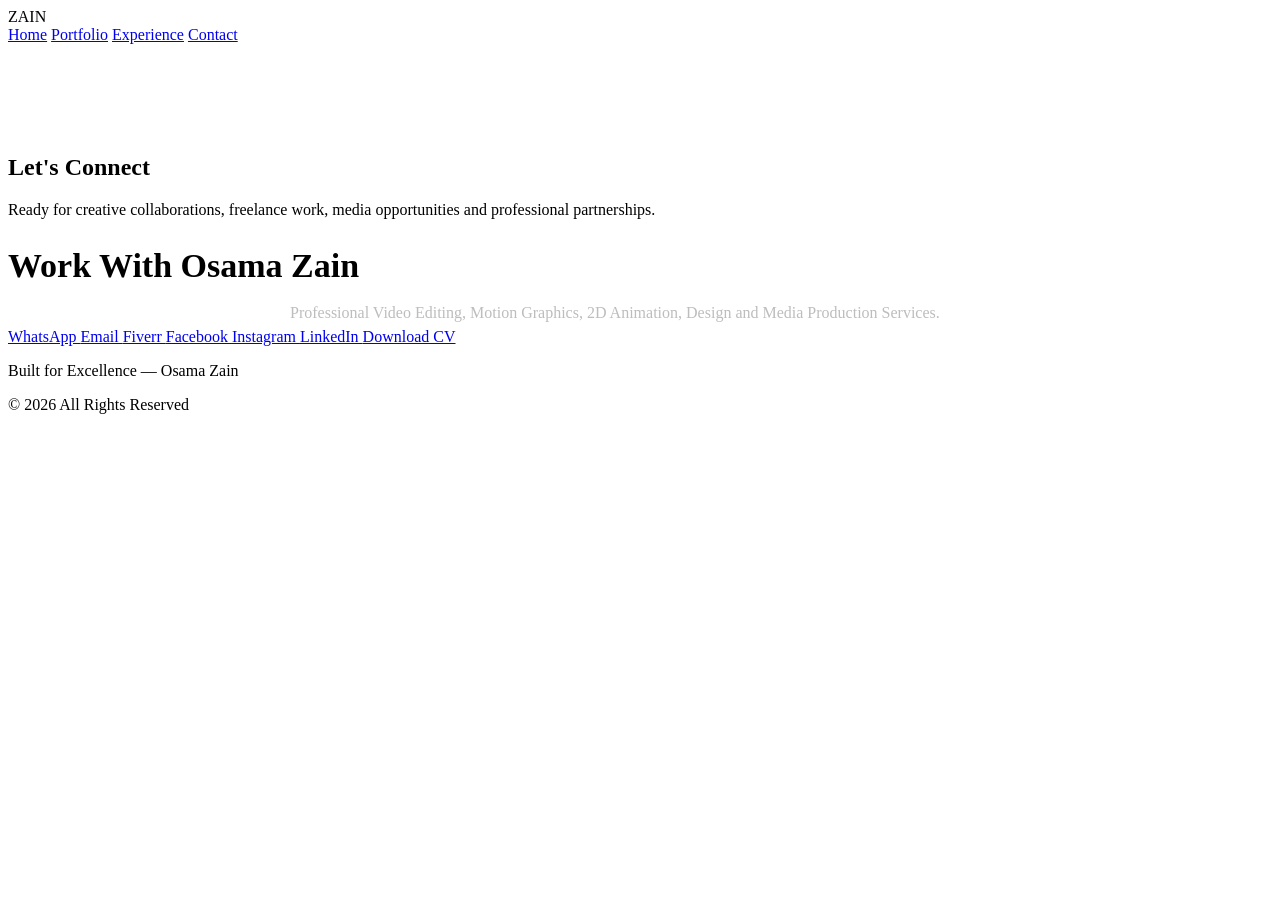
==== contact.html @ 619d7073 "Create contact.html" ====
<!-- contact.html -->
<!DOCTYPE html>
<html lang="en">
<head>
<meta charset="UTF-8">
<meta name="viewport" content="width=device-width, initial-scale=1.0">
<title>Contact | Osama Zain</title>
<meta name="description" content="Contact Osama Zain">
<link rel="stylesheet" href="style.css">
</head>

<body>

<header>
  <div class="container nav">
    <div class="logo">ZAIN</div>

    <nav>
      <a href="index.html">Home</a>
      <a href="portfolio.html">Portfolio</a>
      <a href="experience.html">Experience</a>
      <a href="contact.html">Contact</a>
    </nav>
  </div>
</header>

<section class="container" style="padding-top:90px;">

<h1 class="title fade">Let's <span>Connect</span></h1>

<p class="subtitle fade">
Ready for creative collaborations, freelance work,
media opportunities and professional partnerships.
</p>

</section>

<section>
<div class="container">

<div class="contact-box fade">

<h2 style="font-size:34px; margin-bottom:14px;">
Work With Osama Zain
</h2>

<p style="color:#bdbdbd; line-height:1.8; max-width:700px; margin:auto;">
Professional Video Editing, Motion Graphics,
2D Animation, Design and Media Production Services.
</p>

<div class="contact-links">

<a class="btn gold" target="_blank"
href="https://wa.me/8801620468661">
WhatsApp
</a>

<a class="btn outline"
href="mailto:zainofficialbd@gmail.com">
Email
</a>

<a class="btn outline" target="_blank"
href="https://www.fiverr.com/osamazain">
Fiverr
</a>

<a class="btn outline" target="_blank"
href="https://www.facebook.com/OxZain/">
Facebook
</a>

<a class="btn outline" target="_blank"
href="https://www.instagram.com/osamazain4">
Instagram
</a>

<a class="btn outline" target="_blank"
href="https://www.linkedin.com/in/osama-zain-7a1397182/">
LinkedIn
</a>

<a class="btn gold"
href="Osama Zain CV (3).pdf"
download>
Download CV
</a>

</div>

</div>

</div>
</section>

<footer>
<p>Built for Excellence — Osama Zain</p>
<p>© 2026 All Rights Reserved</p>
</footer>

<script src="script.js"></script>
</body>
</html>
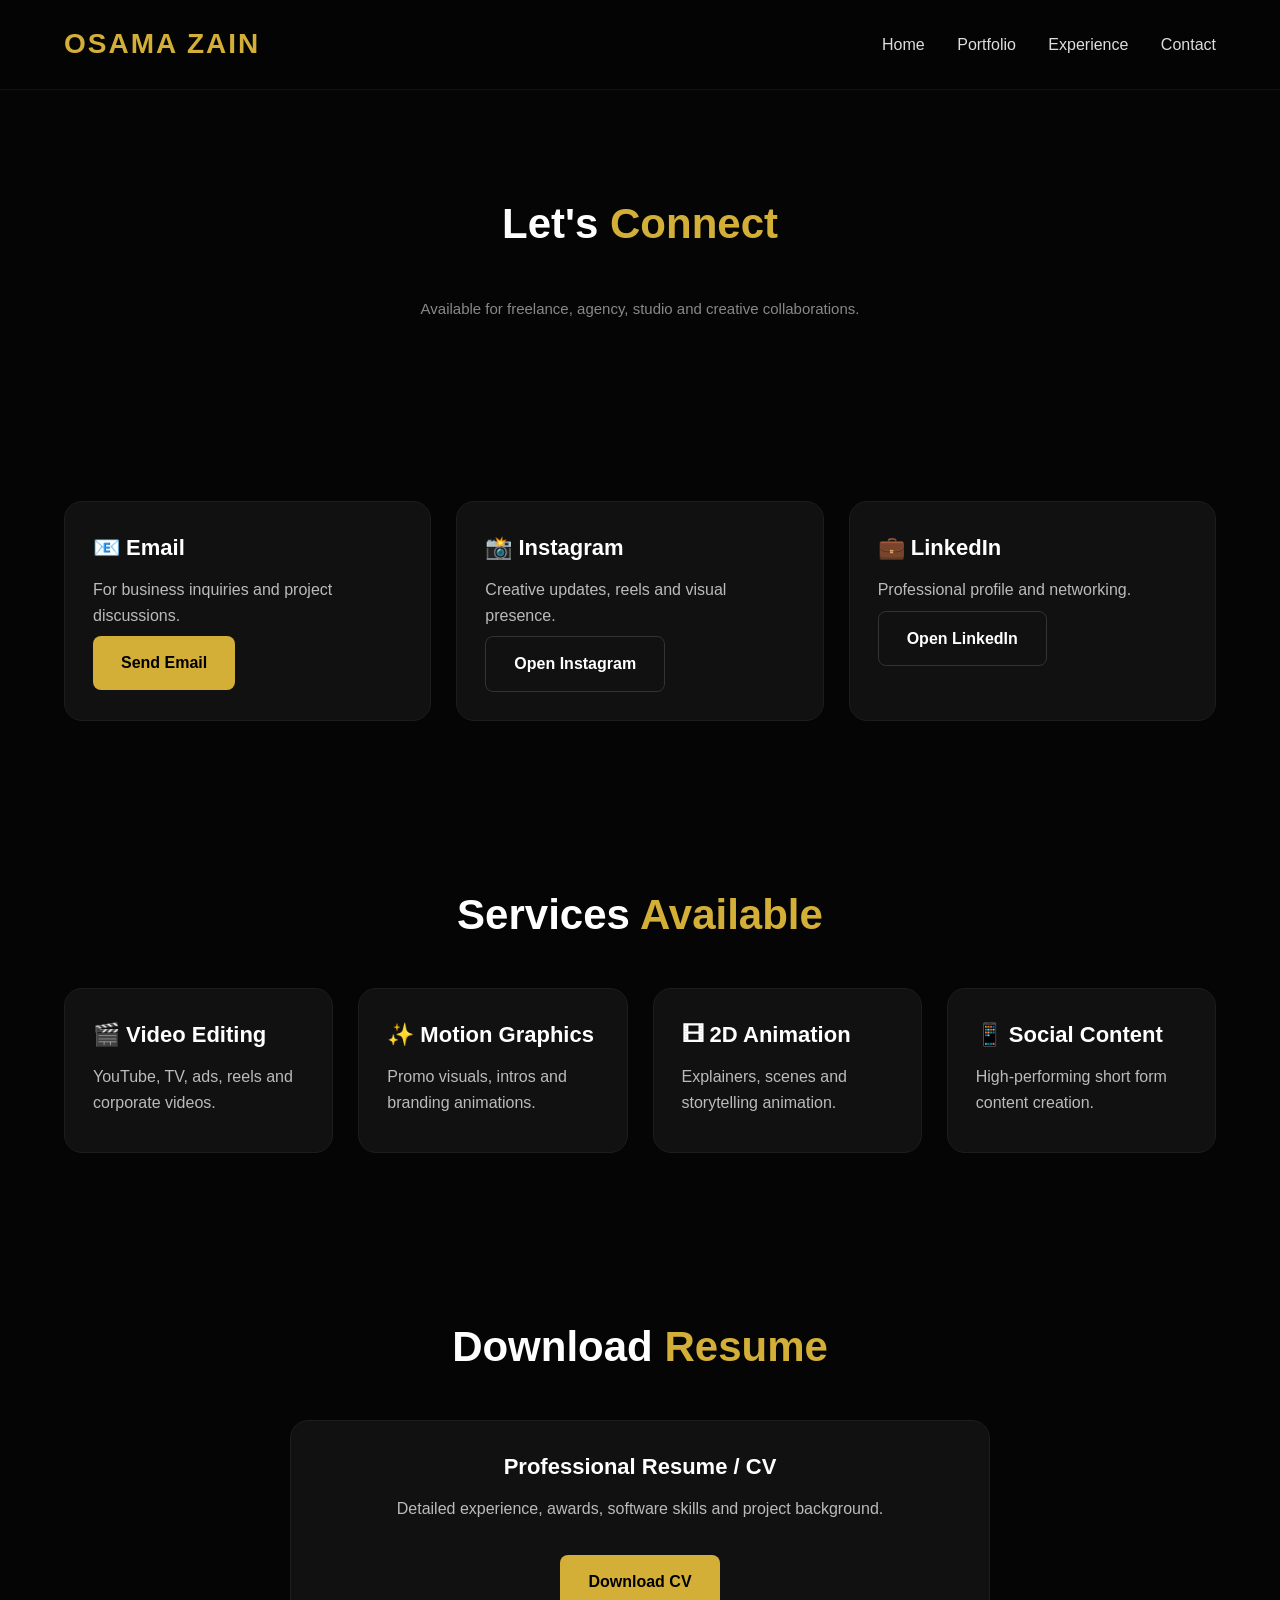
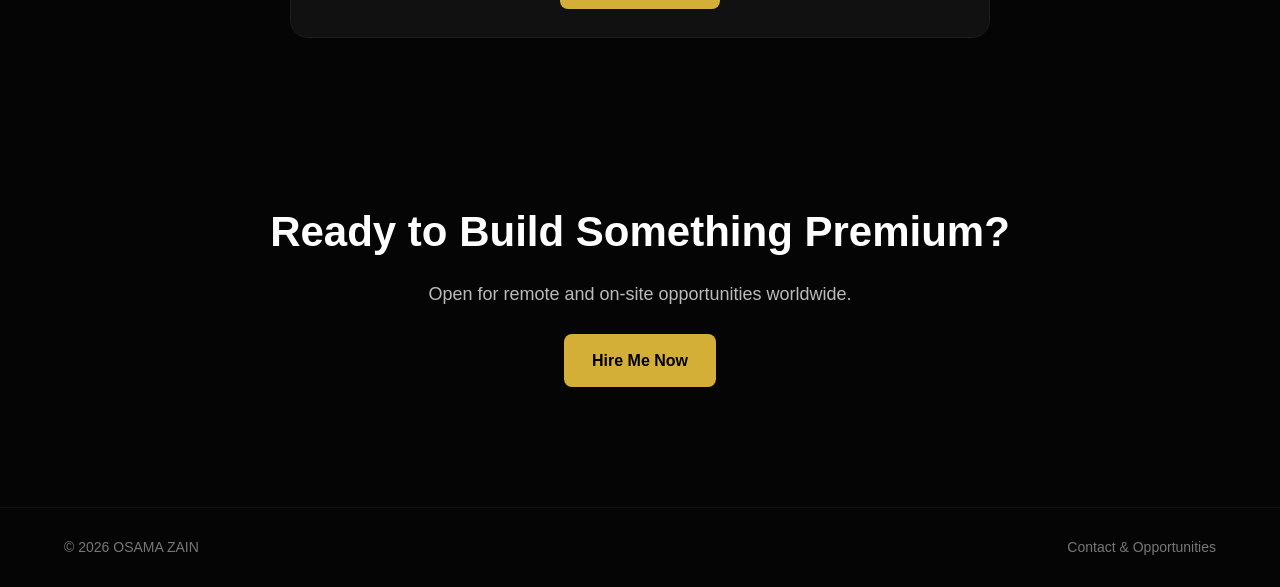
==== commit 4acef644: "Update contact.html" ====
--- a/contact.html
+++ b/contact.html
@@ -5,81 +5,117 @@
 <meta charset="UTF-8">
 <meta name="viewport" content="width=device-width, initial-scale=1.0">
 <title>Contact | Osama Zain</title>
-<meta name="description" content="Contact Osama Zain">
+<meta name="description" content="Hire Osama Zain for video editing, motion graphics and animation projects">
 <link rel="stylesheet" href="style.css">
 </head>
-
 <body>
 
-<header>
-  <div class="container nav">
-    <div class="logo">ZAIN</div>
+<header class="header">
+<div class="container nav">
+<div class="logo">OSAMA ZAIN</div>
 
-    <nav>
-      <a href="index.html">Home</a>
-      <a href="portfolio.html">Portfolio</a>
-      <a href="experience.html">Experience</a>
-      <a href="contact.html">Contact</a>
-    </nav>
-  </div>
+<nav>
+<a href="index.html">Home</a>
+<a href="portfolio.html">Portfolio</a>
+<a href="experience.html">Experience</a>
+<a href="contact.html">Contact</a>
+</nav>
+</div>
 </header>
 
-<section class="container" style="padding-top:90px;">
-
-<h1 class="title fade">Let's <span>Connect</span></h1>
-
-<p class="subtitle fade">
-Ready for creative collaborations, freelance work,
-media opportunities and professional partnerships.
+<section class="container" style="padding-top:100px;">
+<h1 class="section-title fade-up">Let's <span>Connect</span></h1>
+<p class="mini-title fade-up">
+Available for freelance, agency, studio and creative collaborations.
 </p>
-
 </section>
 
+<!-- MAIN CONTACT -->
 <section>
 <div class="container">
 
-<div class="contact-box fade">
+<div class="cards-3">
 
-<h2 style="font-size:34px; margin-bottom:14px;">
-Work With Osama Zain
-</h2>
+<div class="card fade-up">
+<h3>📧 Email</h3>
+<p>For business inquiries and project discussions.</p>
+<a class="btn gold" href="mailto:zainofficialbd@gmail.com">
+Send Email
+</a>
+</div>
 
-<p style="color:#bdbdbd; line-height:1.8; max-width:700px; margin:auto;">
-Professional Video Editing, Motion Graphics,
-2D Animation, Design and Media Production Services.
+<div class="card fade-up">
+<h3>📸 Instagram</h3>
+<p>Creative updates, reels and visual presence.</p>
+<a class="btn dark"
+href="https://www.instagram.com/osamazain4"
+target="_blank">
+Open Instagram
+</a>
+</div>
+
+<div class="card fade-up">
+<h3>💼 LinkedIn</h3>
+<p>Professional profile and networking.</p>
+<a class="btn dark"
+href="https://www.linkedin.com/in/osama-zain-7a1397182/"
+target="_blank">
+Open LinkedIn
+</a>
+</div>
+
+</div>
+
+</div>
+</section>
+
+<!-- SERVICES -->
+<section>
+<div class="container">
+
+<h2 class="section-title fade-up">Services <span>Available</span></h2>
+
+<div class="cards-4">
+
+<div class="card fade-up">
+<h3>🎬 Video Editing</h3>
+<p>YouTube, TV, ads, reels and corporate videos.</p>
+</div>
+
+<div class="card fade-up">
+<h3>✨ Motion Graphics</h3>
+<p>Promo visuals, intros and branding animations.</p>
+</div>
+
+<div class="card fade-up">
+<h3>🎞 2D Animation</h3>
+<p>Explainers, scenes and storytelling animation.</p>
+</div>
+
+<div class="card fade-up">
+<h3>📱 Social Content</h3>
+<p>High-performing short form content creation.</p>
+</div>
+
+</div>
+
+</div>
+</section>
+
+<!-- CV -->
+<section>
+<div class="container">
+
+<h2 class="section-title fade-up">Download <span>Resume</span></h2>
+
+<div class="card fade-up" style="max-width:700px;margin:auto;text-align:center;">
+
+<h3>Professional Resume / CV</h3>
+<p>
+Detailed experience, awards, software skills and project background.
 </p>
 
-<div class="contact-links">
-
-<a class="btn gold" target="_blank"
-href="https://wa.me/8801620468661">
-WhatsApp
-</a>
-
-<a class="btn outline"
-href="mailto:zainofficialbd@gmail.com">
-Email
-</a>
-
-<a class="btn outline" target="_blank"
-href="https://www.fiverr.com/osamazain">
-Fiverr
-</a>
-
-<a class="btn outline" target="_blank"
-href="https://www.facebook.com/OxZain/">
-Facebook
-</a>
-
-<a class="btn outline" target="_blank"
-href="https://www.instagram.com/osamazain4">
-Instagram
-</a>
-
-<a class="btn outline" target="_blank"
-href="https://www.linkedin.com/in/osama-zain-7a1397182/">
-LinkedIn
-</a>
+<br>
 
 <a class="btn gold"
 href="Osama Zain CV (3).pdf"
@@ -90,13 +126,31 @@
 </div>
 
 </div>
+</section>
+
+<!-- CTA -->
+<section class="cta">
+<div class="container fade-up">
+
+<h2>Ready to Build Something Premium?</h2>
+
+<p>
+Open for remote and on-site opportunities worldwide.
+</p>
+
+<a class="btn gold"
+href="mailto:zainofficialbd@gmail.com">
+Hire Me Now
+</a>
 
 </div>
 </section>
 
 <footer>
-<p>Built for Excellence — Osama Zain</p>
-<p>© 2026 All Rights Reserved</p>
+<div class="container footer">
+<p>© 2026 OSAMA ZAIN</p>
+<p>Contact & Opportunities</p>
+</div>
 </footer>
 
 <script src="script.js"></script>
--- a/style.css
+++ b/style.css
@@ -0,0 +1,363 @@
+/* style.css */
+
+*{
+margin:0;
+padding:0;
+box-sizing:border-box;
+scroll-behavior:smooth;
+}
+
+body{
+font-family:Arial, Helvetica, sans-serif;
+background:#050505;
+color:#ffffff;
+line-height:1.6;
+overflow-x:hidden;
+}
+
+a{
+text-decoration:none;
+color:inherit;
+}
+
+img{
+max-width:100%;
+display:block;
+}
+
+.container{
+width:90%;
+max-width:1280px;
+margin:auto;
+}
+
+/* HEADER */
+
+.header{
+position:sticky;
+top:0;
+z-index:1000;
+background:rgba(5,5,5,.92);
+backdrop-filter:blur(10px);
+border-bottom:1px solid rgba(255,215,0,.08);
+}
+
+.nav{
+display:flex;
+justify-content:space-between;
+align-items:center;
+padding:22px 0;
+}
+
+.logo{
+font-size:28px;
+font-weight:700;
+letter-spacing:2px;
+color:#d4af37;
+}
+
+nav a{
+margin-left:28px;
+font-size:16px;
+color:#ddd;
+transition:.3s;
+}
+
+nav a:hover{
+color:#d4af37;
+}
+
+/* HERO */
+
+.hero{
+padding:90px 0;
+min-height:100vh;
+display:flex;
+align-items:center;
+}
+
+.hero-grid{
+display:grid;
+grid-template-columns:1fr 1fr;
+gap:60px;
+align-items:center;
+}
+
+.tag{
+display:inline-block;
+padding:8px 16px;
+border:1px solid rgba(212,175,55,.3);
+border-radius:30px;
+font-size:14px;
+color:#d4af37;
+margin-bottom:20px;
+}
+
+.hero-text h1{
+font-size:58px;
+line-height:1.15;
+margin-bottom:20px;
+font-weight:700;
+}
+
+.hero-text h1 span{
+color:#d4af37;
+}
+
+.desc{
+font-size:18px;
+color:#bbb;
+max-width:560px;
+margin-bottom:30px;
+}
+
+.hero-btns{
+display:flex;
+gap:15px;
+margin-bottom:35px;
+flex-wrap:wrap;
+}
+
+.btn{
+padding:14px 28px;
+border-radius:8px;
+font-weight:700;
+transition:.3s;
+display:inline-block;
+}
+
+.gold{
+background:#d4af37;
+color:#000;
+}
+
+.gold:hover{
+transform:translateY(-4px);
+box-shadow:0 0 18px rgba(212,175,55,.4);
+}
+
+.dark{
+border:1px solid #333;
+background:#111;
+}
+
+.dark:hover{
+border-color:#d4af37;
+color:#d4af37;
+}
+
+.hero-image img{
+width:100%;
+max-width:430px;
+margin-left:auto;
+border-radius:18px;
+border:2px solid rgba(212,175,55,.25);
+box-shadow:0 0 35px rgba(212,175,55,.15);
+}
+
+/* STATS */
+
+.stats{
+display:flex;
+gap:28px;
+flex-wrap:wrap;
+}
+
+.stats h3{
+font-size:28px;
+color:#d4af37;
+}
+
+.stats p{
+font-size:14px;
+color:#999;
+}
+
+/* SECTION */
+
+section{
+padding:80px 0;
+}
+
+.section-title{
+font-size:42px;
+margin-bottom:40px;
+text-align:center;
+}
+
+.section-title span{
+color:#d4af37;
+}
+
+.mini-title{
+text-align:center;
+font-size:15px;
+color:#888;
+margin-bottom:20px;
+}
+
+/* BRANDS */
+
+.brand-row{
+display:flex;
+justify-content:center;
+gap:30px;
+flex-wrap:wrap;
+color:#ccc;
+font-weight:600;
+}
+
+/* CARDS */
+
+.cards-4,
+.cards-3{
+display:grid;
+gap:25px;
+}
+
+.cards-4{
+grid-template-columns:repeat(auto-fit,minmax(240px,1fr));
+}
+
+.cards-3{
+grid-template-columns:repeat(auto-fit,minmax(280px,1fr));
+}
+
+.card{
+background:#111;
+padding:28px;
+border-radius:18px;
+border:1px solid #1d1d1d;
+transition:.35s;
+}
+
+.card:hover{
+transform:translateY(-8px);
+border-color:#d4af37;
+box-shadow:0 0 24px rgba(212,175,55,.12);
+}
+
+.card h3{
+font-size:22px;
+margin-bottom:12px;
+color:#fff;
+}
+
+.card p{
+color:#bbb;
+margin-bottom:8px;
+}
+
+.card span{
+color:#d4af37;
+font-size:14px;
+}
+
+/* CTA */
+
+.cta{
+text-align:center;
+}
+
+.cta h2{
+font-size:42px;
+margin-bottom:15px;
+}
+
+.cta p{
+color:#bbb;
+margin-bottom:25px;
+font-size:18px;
+}
+
+.center-btn{
+text-align:center;
+margin-top:35px;
+}
+
+/* FOOTER */
+
+footer{
+border-top:1px solid #111;
+padding:28px 0;
+margin-top:40px;
+}
+
+.footer{
+display:flex;
+justify-content:space-between;
+gap:20px;
+flex-wrap:wrap;
+color:#777;
+font-size:14px;
+}
+
+/* ANIMATION */
+
+.fade-up{
+opacity:0;
+transform:translateY(35px);
+transition:all .8s ease;
+}
+
+.fade-up.show{
+opacity:1;
+transform:translateY(0);
+}
+
+/* RESPONSIVE */
+
+@media(max-width:992px){
+
+.hero-grid{
+grid-template-columns:1fr;
+text-align:center;
+}
+
+.hero-image img{
+margin:auto;
+}
+
+.desc{
+margin:auto auto 30px;
+}
+
+.hero-btns,
+.stats{
+justify-content:center;
+}
+
+}
+
+@media(max-width:768px){
+
+nav{
+display:none;
+}
+
+.hero-text h1{
+font-size:42px;
+}
+
+.section-title{
+font-size:34px;
+}
+
+.cta h2{
+font-size:34px;
+}
+
+}
+
+@media(max-width:480px){
+
+.hero-text h1{
+font-size:34px;
+}
+
+.btn{
+width:100%;
+text-align:center;
+}
+
+}
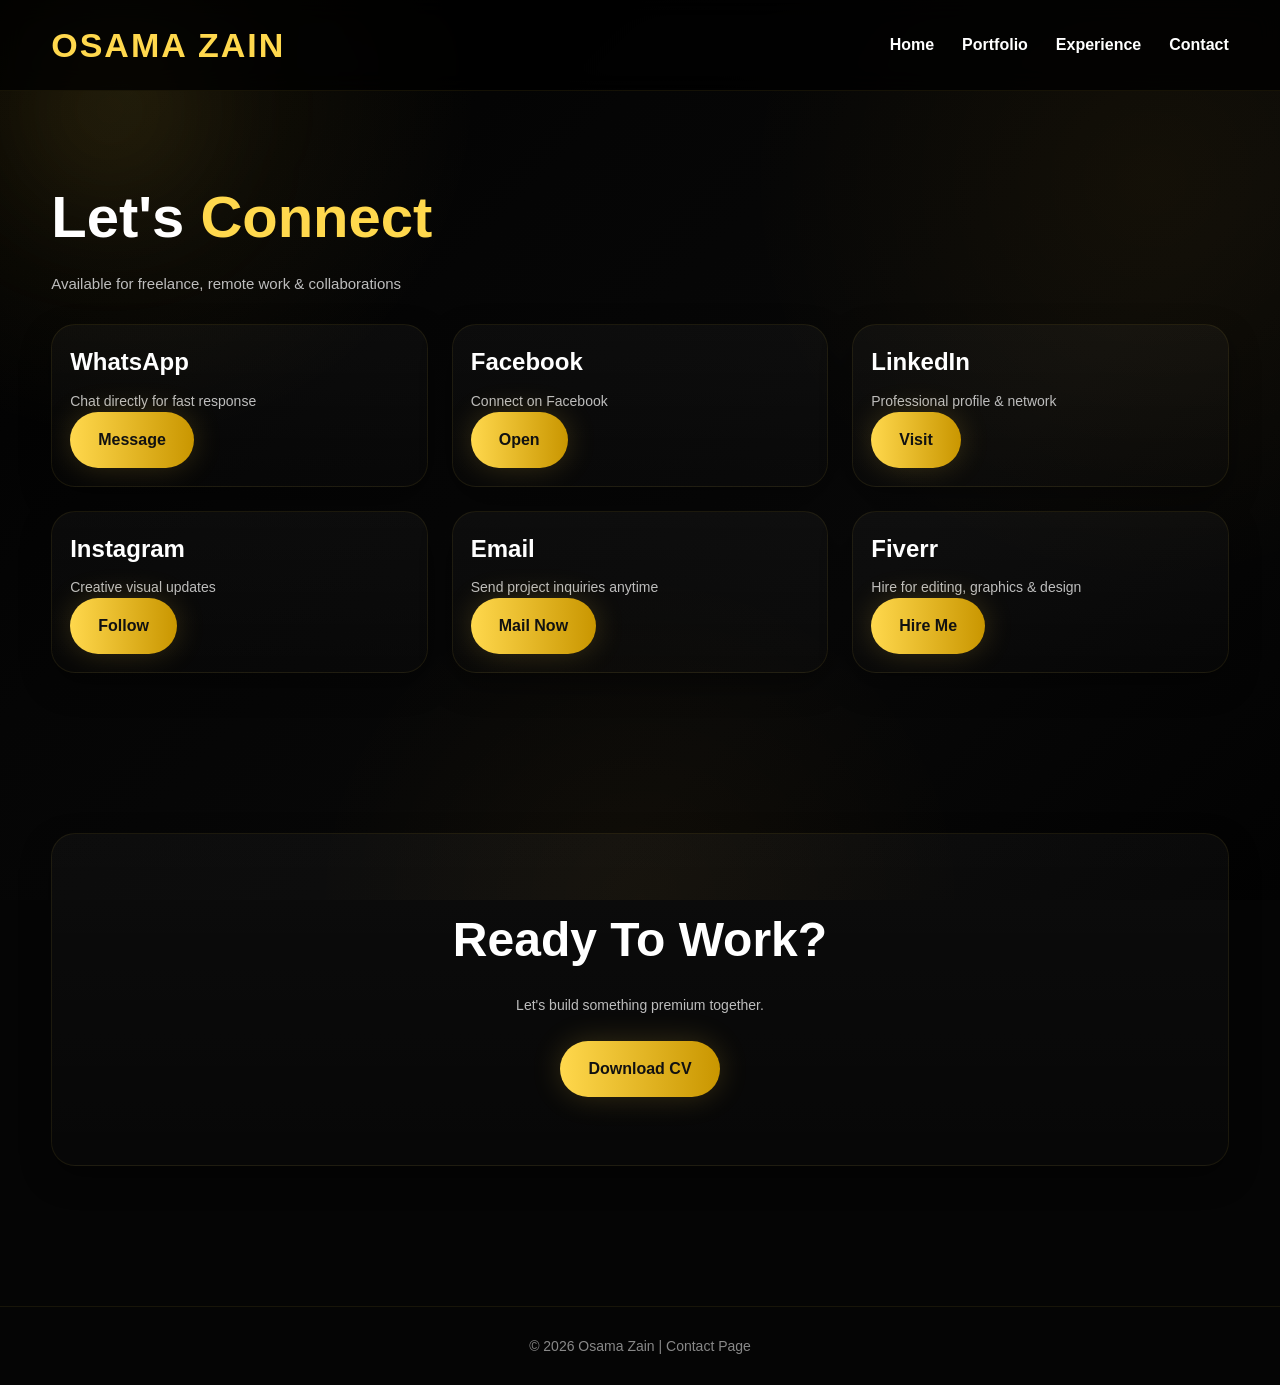
==== commit 5d8db2ae: "Update contact.html" ====
--- a/contact.html
+++ b/contact.html
@@ -1,67 +1,94 @@
-<!-- contact.html -->
 <!DOCTYPE html>
 <html lang="en">
 <head>
 <meta charset="UTF-8">
 <meta name="viewport" content="width=device-width, initial-scale=1.0">
 <title>Contact | Osama Zain</title>
-<meta name="description" content="Hire Osama Zain for video editing, motion graphics and animation projects">
 <link rel="stylesheet" href="style.css">
 </head>
 <body>
 
-<header class="header">
-<div class="container nav">
-<div class="logo">OSAMA ZAIN</div>
+<!-- NAVBAR -->
+<header class="navbar">
+<div class="container nav-wrap">
+
+<a href="index.html" class="logo">OSAMA ZAIN</a>
 
 <nav>
-<a href="index.html">Home</a>
-<a href="portfolio.html">Portfolio</a>
-<a href="experience.html">Experience</a>
-<a href="contact.html">Contact</a>
+<ul class="menu">
+<li><a href="index.html">Home</a></li>
+<li><a href="portfolio.html">Portfolio</a></li>
+<li><a href="experience.html">Experience</a></li>
+<li><a href="contact.html">Contact</a></li>
+</ul>
 </nav>
+
 </div>
 </header>
 
-<section class="container" style="padding-top:100px;">
-<h1 class="section-title fade-up">Let's <span>Connect</span></h1>
-<p class="mini-title fade-up">
-Available for freelance, agency, studio and creative collaborations.
-</p>
-</section>
-
-<!-- MAIN CONTACT -->
-<section>
+<!-- CONTACT SECTION -->
+<section class="section">
 <div class="container">
 
-<div class="cards-3">
-
-<div class="card fade-up">
-<h3>📧 Email</h3>
-<p>For business inquiries and project discussions.</p>
-<a class="btn gold" href="mailto:zainofficialbd@gmail.com">
-Send Email
-</a>
+<div class="title-wrap">
+<h2>Let's <span>Connect</span></h2>
+<p>Available for freelance, remote work & collaborations</p>
 </div>
 
-<div class="card fade-up">
-<h3>📸 Instagram</h3>
-<p>Creative updates, reels and visual presence.</p>
-<a class="btn dark"
-href="https://www.instagram.com/osamazain4"
-target="_blank">
-Open Instagram
-</a>
+<div class="grid-3">
+
+<!-- WhatsApp -->
+<div class="card">
+<div class="card-info">
+<h3>WhatsApp</h3>
+<p>Chat directly for fast response</p>
+<a href="https://wa.me/8801XXXXXXXXX" class="btn gold" target="_blank">Message</a>
+</div>
 </div>
 
-<div class="card fade-up">
-<h3>💼 LinkedIn</h3>
-<p>Professional profile and networking.</p>
-<a class="btn dark"
-href="https://www.linkedin.com/in/osama-zain-7a1397182/"
-target="_blank">
-Open LinkedIn
-</a>
+<!-- Facebook -->
+<div class="card">
+<div class="card-info">
+<h3>Facebook</h3>
+<p>Connect on Facebook</p>
+<a href="https://facebook.com/" class="btn gold" target="_blank">Open</a>
+</div>
+</div>
+
+<!-- LinkedIn -->
+<div class="card">
+<div class="card-info">
+<h3>LinkedIn</h3>
+<p>Professional profile & network</p>
+<a href="https://linkedin.com/" class="btn gold" target="_blank">Visit</a>
+</div>
+</div>
+
+<!-- Instagram -->
+<div class="card">
+<div class="card-info">
+<h3>Instagram</h3>
+<p>Creative visual updates</p>
+<a href="https://instagram.com/" class="btn gold" target="_blank">Follow</a>
+</div>
+</div>
+
+<!-- Email -->
+<div class="card">
+<div class="card-info">
+<h3>Email</h3>
+<p>Send project inquiries anytime</p>
+<a href="mailto:yourmail@email.com" class="btn gold">Mail Now</a>
+</div>
+</div>
+
+<!-- Fiverr -->
+<div class="card">
+<div class="card-info">
+<h3>Fiverr</h3>
+<p>Hire for editing, graphics & design</p>
+<a href="https://fiverr.com/" class="btn gold" target="_blank">Hire Me</a>
+</div>
 </div>
 
 </div>
@@ -69,90 +96,29 @@
 </div>
 </section>
 
-<!-- SERVICES -->
-<section>
+<!-- CTA -->
+<section class="section">
 <div class="container">
 
-<h2 class="section-title fade-up">Services <span>Available</span></h2>
+<div class="card" style="text-align:center; padding:50px;">
+<div class="card-info">
+<h2 style="font-size:48px; margin-bottom:15px;">Ready To Work?</h2>
+<p style="margin-bottom:25px;">Let's build something premium together.</p>
 
-<div class="cards-4">
+<a href="Osama Zain CV (3).pdf" class="btn gold" download>Download CV</a>
 
-<div class="card fade-up">
-<h3>🎬 Video Editing</h3>
-<p>YouTube, TV, ads, reels and corporate videos.</p>
 </div>
-
-<div class="card fade-up">
-<h3>✨ Motion Graphics</h3>
-<p>Promo visuals, intros and branding animations.</p>
-</div>
-
-<div class="card fade-up">
-<h3>🎞 2D Animation</h3>
-<p>Explainers, scenes and storytelling animation.</p>
-</div>
-
-<div class="card fade-up">
-<h3>📱 Social Content</h3>
-<p>High-performing short form content creation.</p>
-</div>
-
 </div>
 
 </div>
 </section>
 
-<!-- CV -->
-<section>
-<div class="container">
-
-<h2 class="section-title fade-up">Download <span>Resume</span></h2>
-
-<div class="card fade-up" style="max-width:700px;margin:auto;text-align:center;">
-
-<h3>Professional Resume / CV</h3>
-<p>
-Detailed experience, awards, software skills and project background.
-</p>
-
-<br>
-
-<a class="btn gold"
-href="Osama Zain CV (3).pdf"
-download>
-Download CV
-</a>
-
-</div>
-
-</div>
-</section>
-
-<!-- CTA -->
-<section class="cta">
-<div class="container fade-up">
-
-<h2>Ready to Build Something Premium?</h2>
-
-<p>
-Open for remote and on-site opportunities worldwide.
-</p>
-
-<a class="btn gold"
-href="mailto:zainofficialbd@gmail.com">
-Hire Me Now
-</a>
-
-</div>
-</section>
-
+<!-- FOOTER -->
 <footer>
-<div class="container footer">
-<p>© 2026 OSAMA ZAIN</p>
-<p>Contact & Opportunities</p>
-</div>
+© 2026 Osama Zain | Contact Page
 </footer>
 
 <script src="script.js"></script>
+
 </body>
 </html>
--- a/style.css
+++ b/style.css
@@ -1,4 +1,7 @@
-/* style.css */
+/* ==========================================
+V13 MASTER CAREER PORTFOLIO - STYLE.CSS
+Premium Black + Gold Cinematic UI
+========================================== */
 
 *{
 margin:0;
@@ -8,356 +11,316 @@
 }
 
 body{
-font-family:Arial, Helvetica, sans-serif;
+font-family:Arial,Helvetica,sans-serif;
 background:#050505;
-color:#ffffff;
+color:#fff;
+overflow-x:hidden;
 line-height:1.6;
-overflow-x:hidden;
-}
-
-a{
-text-decoration:none;
-color:inherit;
-}
-
-img{
-max-width:100%;
-display:block;
-}
-
+}
+
+/* BACKGROUND FX */
+body::before{
+content:"";
+position:fixed;
+inset:0;
+z-index:-10;
+background:
+radial-gradient(circle at 10% 10%, rgba(255,210,70,.08), transparent 25%),
+radial-gradient(circle at 90% 20%, rgba(255,180,0,.05), transparent 30%),
+radial-gradient(circle at 50% 100%, rgba(255,170,0,.04), transparent 30%),
+linear-gradient(135deg,#000,#050505,#080808,#020202);
+}
+
+/* CONTAINER */
 .container{
-width:90%;
-max-width:1280px;
+width:92%;
+max-width:1450px;
 margin:auto;
 }
 
-/* HEADER */
-
-.header{
+/* NAVBAR */
+.navbar{
 position:sticky;
 top:0;
-z-index:1000;
-background:rgba(5,5,5,.92);
-backdrop-filter:blur(10px);
-border-bottom:1px solid rgba(255,215,0,.08);
-}
-
-.nav{
+z-index:999;
+background:rgba(0,0,0,.78);
+backdrop-filter:blur(12px);
+border-bottom:1px solid rgba(255,210,70,.08);
+}
+
+.nav-wrap{
 display:flex;
 justify-content:space-between;
 align-items:center;
-padding:22px 0;
+padding:18px 0;
 }
 
 .logo{
-font-size:28px;
+font-size:34px;
+font-weight:900;
+letter-spacing:2px;
+text-decoration:none;
+color:#ffd84d;
+}
+
+.menu{
+display:flex;
+gap:28px;
+list-style:none;
+}
+
+.menu a{
+text-decoration:none;
+color:#fff;
 font-weight:700;
-letter-spacing:2px;
-color:#d4af37;
-}
-
-nav a{
-margin-left:28px;
-font-size:16px;
-color:#ddd;
 transition:.3s;
 }
 
-nav a:hover{
-color:#d4af37;
+.menu a:hover{
+color:#ffd84d;
 }
 
 /* HERO */
-
 .hero{
-padding:90px 0;
 min-height:100vh;
 display:flex;
 align-items:center;
+padding:70px 0;
 }
 
 .hero-grid{
 display:grid;
-grid-template-columns:1fr 1fr;
-gap:60px;
+grid-template-columns:1.1fr .9fr;
+gap:70px;
 align-items:center;
 }
 
 .tag{
 display:inline-block;
-padding:8px 16px;
-border:1px solid rgba(212,175,55,.3);
-border-radius:30px;
-font-size:14px;
-color:#d4af37;
-margin-bottom:20px;
-}
-
-.hero-text h1{
-font-size:58px;
-line-height:1.15;
-margin-bottom:20px;
-font-weight:700;
-}
-
-.hero-text h1 span{
-color:#d4af37;
-}
-
-.desc{
+padding:10px 18px;
+border-radius:40px;
+border:1px solid rgba(255,210,70,.18);
+color:#ffd84d;
+font-size:13px;
+margin-bottom:22px;
+}
+
+.hero h1{
+font-size:78px;
+line-height:1.05;
+font-weight:900;
+margin-bottom:18px;
+}
+
+.hero h1 span{
+color:#ffd84d;
+}
+
+.hero p{
 font-size:18px;
-color:#bbb;
-max-width:560px;
-margin-bottom:30px;
-}
-
-.hero-btns{
-display:flex;
-gap:15px;
+color:#cfcfcf;
+margin-bottom:28px;
+max-width:650px;
+}
+
+.hero-buttons{
+display:flex;
+gap:16px;
+flex-wrap:wrap;
 margin-bottom:35px;
-flex-wrap:wrap;
 }
 
 .btn{
-padding:14px 28px;
-border-radius:8px;
-font-weight:700;
+padding:15px 28px;
+border-radius:40px;
+font-weight:800;
+text-decoration:none;
+display:inline-block;
 transition:.3s;
-display:inline-block;
+}
+
+.btn:hover{
+transform:translateY(-4px);
 }
 
 .gold{
-background:#d4af37;
-color:#000;
-}
-
-.gold:hover{
-transform:translateY(-4px);
-box-shadow:0 0 18px rgba(212,175,55,.4);
+background:linear-gradient(90deg,#ffd84d,#c99600);
+color:#111;
+box-shadow:0 0 30px rgba(255,210,70,.18);
 }
 
 .dark{
-border:1px solid #333;
-background:#111;
-}
-
-.dark:hover{
-border-color:#d4af37;
-color:#d4af37;
-}
-
+border:1px solid rgba(255,210,70,.15);
+color:#fff;
+}
+
+/* HERO IMAGE */
 .hero-image img{
 width:100%;
-max-width:430px;
-margin-left:auto;
+border-radius:24px;
+border:1px solid rgba(255,210,70,.10);
+box-shadow:0 0 45px rgba(255,210,70,.12);
+}
+
+/* STATS */
+.stats{
+display:flex;
+gap:18px;
+flex-wrap:wrap;
+}
+
+.stat-box{
+background:rgba(255,255,255,.02);
+border:1px solid rgba(255,210,70,.08);
+padding:20px;
 border-radius:18px;
-border:2px solid rgba(212,175,55,.25);
-box-shadow:0 0 35px rgba(212,175,55,.15);
-}
-
-/* STATS */
-
-.stats{
-display:flex;
-gap:28px;
-flex-wrap:wrap;
-}
-
-.stats h3{
-font-size:28px;
-color:#d4af37;
-}
-
-.stats p{
+min-width:130px;
+text-align:center;
+}
+
+.stat-box h3{
+font-size:32px;
+color:#ffd84d;
+}
+
+.stat-box p{
 font-size:14px;
-color:#999;
+color:#cfcfcf;
 }
 
 /* SECTION */
-
-section{
+.section{
 padding:80px 0;
 }
 
-.section-title{
-font-size:42px;
-margin-bottom:40px;
-text-align:center;
-}
-
-.section-title span{
-color:#d4af37;
-}
-
-.mini-title{
-text-align:center;
+.title-wrap{
+margin-bottom:28px;
+}
+
+.title-wrap h2{
+font-size:58px;
+font-weight:900;
+margin-bottom:8px;
+}
+
+.title-wrap span{
+color:#ffd84d;
+}
+
+.title-wrap p{
+color:#bdbdbd;
 font-size:15px;
-color:#888;
-margin-bottom:20px;
-}
-
-/* BRANDS */
-
-.brand-row{
-display:flex;
-justify-content:center;
-gap:30px;
-flex-wrap:wrap;
-color:#ccc;
-font-weight:600;
-}
-
-/* CARDS */
-
-.cards-4,
-.cards-3{
+}
+
+/* GRID */
+.grid-4{
 display:grid;
-gap:25px;
-}
-
-.cards-4{
-grid-template-columns:repeat(auto-fit,minmax(240px,1fr));
-}
-
-.cards-3{
-grid-template-columns:repeat(auto-fit,minmax(280px,1fr));
-}
-
+grid-template-columns:repeat(auto-fit,minmax(270px,1fr));
+gap:24px;
+}
+
+.grid-3{
+display:grid;
+grid-template-columns:repeat(auto-fit,minmax(320px,1fr));
+gap:24px;
+}
+
+/* CARD */
 .card{
-background:#111;
-padding:28px;
-border-radius:18px;
-border:1px solid #1d1d1d;
+background:linear-gradient(180deg,rgba(255,255,255,.03),rgba(255,255,255,.01));
+border:1px solid rgba(255,210,70,.08);
+border-radius:24px;
+overflow:hidden;
 transition:.35s;
+box-shadow:0 12px 30px rgba(0,0,0,.4);
 }
 
 .card:hover{
 transform:translateY(-8px);
-border-color:#d4af37;
-box-shadow:0 0 24px rgba(212,175,55,.12);
-}
-
-.card h3{
-font-size:22px;
-margin-bottom:12px;
-color:#fff;
-}
-
-.card p{
-color:#bbb;
+border-color:rgba(255,210,70,.22);
+box-shadow:0 0 40px rgba(255,210,70,.12);
+}
+
+.video-box{
+aspect-ratio:16/9;
+background:#000;
+}
+
+.video-box iframe{
+width:100%;
+height:100%;
+border:none;
+}
+
+.card-info{
+padding:18px;
+}
+
+.card-info h3{
+font-size:24px;
+font-weight:800;
 margin-bottom:8px;
 }
 
-.card span{
-color:#d4af37;
+.card-info p{
 font-size:14px;
-}
-
-/* CTA */
-
-.cta{
-text-align:center;
-}
-
-.cta h2{
-font-size:42px;
-margin-bottom:15px;
-}
-
-.cta p{
-color:#bbb;
-margin-bottom:25px;
-font-size:18px;
-}
-
+color:#bdbdbd;
+}
+
+/* BUTTON CENTER */
 .center-btn{
 text-align:center;
 margin-top:35px;
 }
 
 /* FOOTER */
-
 footer{
-border-top:1px solid #111;
 padding:28px 0;
-margin-top:40px;
-}
-
-.footer{
-display:flex;
-justify-content:space-between;
-gap:20px;
-flex-wrap:wrap;
-color:#777;
+text-align:center;
 font-size:14px;
-}
-
-/* ANIMATION */
-
-.fade-up{
-opacity:0;
-transform:translateY(35px);
-transition:all .8s ease;
-}
-
-.fade-up.show{
-opacity:1;
-transform:translateY(0);
-}
-
-/* RESPONSIVE */
-
-@media(max-width:992px){
+color:#888;
+border-top:1px solid rgba(255,210,70,.08);
+margin-top:60px;
+}
+
+/* MOBILE */
+@media(max-width:980px){
 
 .hero-grid{
 grid-template-columns:1fr;
-text-align:center;
-}
-
-.hero-image img{
-margin:auto;
-}
-
-.desc{
-margin:auto auto 30px;
-}
-
-.hero-btns,
+}
+
+.hero h1{
+font-size:54px;
+}
+
+.title-wrap h2{
+font-size:40px;
+}
+
+}
+
+@media(max-width:650px){
+
+.logo{
+font-size:24px;
+}
+
+.menu{
+gap:14px;
+flex-wrap:wrap;
+}
+
+.hero h1{
+font-size:40px;
+}
+
+.title-wrap h2{
+font-size:32px;
+}
+
 .stats{
-justify-content:center;
-}
-
-}
-
-@media(max-width:768px){
-
-nav{
-display:none;
-}
-
-.hero-text h1{
-font-size:42px;
-}
-
-.section-title{
-font-size:34px;
-}
-
-.cta h2{
-font-size:34px;
-}
-
-}
-
-@media(max-width:480px){
-
-.hero-text h1{
-font-size:34px;
-}
-
-.btn{
-width:100%;
-text-align:center;
-}
-
-}
+flex-direction:column;
+}
+
+}
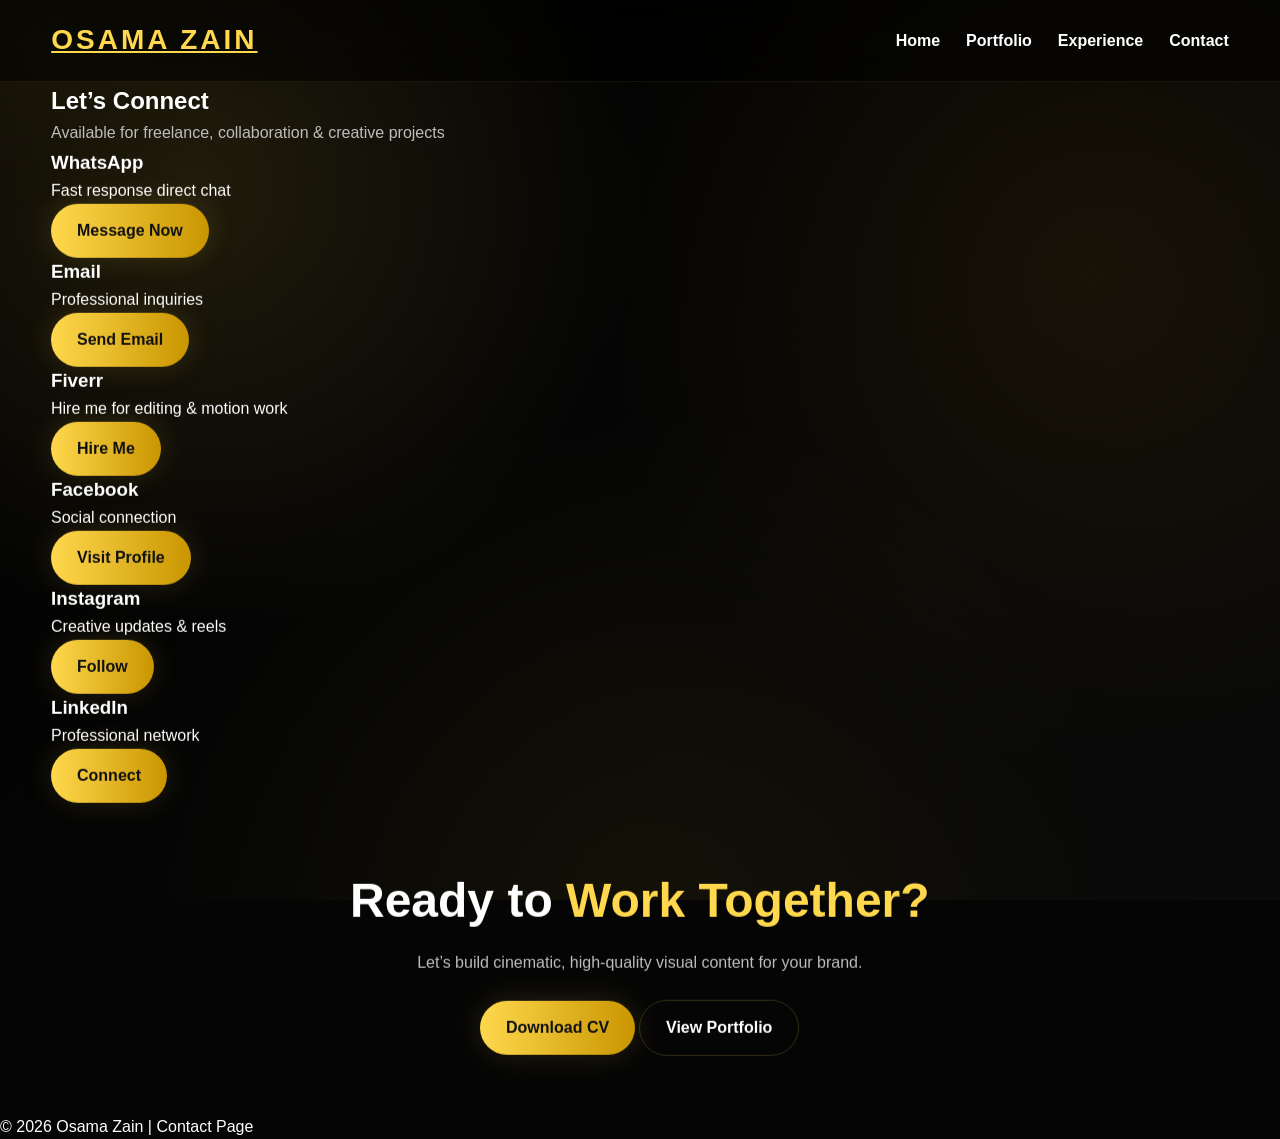
==== commit 189442cd: "Update contact.html" ====
--- a/contact.html
+++ b/contact.html
@@ -3,12 +3,15 @@
 <head>
 <meta charset="UTF-8">
 <meta name="viewport" content="width=device-width, initial-scale=1.0">
+
 <title>Contact | Osama Zain</title>
+
 <link rel="stylesheet" href="style.css">
 </head>
+
 <body>
 
-<!-- NAVBAR -->
+<!-- ================= NAVBAR ================= -->
 <header class="navbar">
 <div class="container nav-wrap">
 
@@ -26,68 +29,85 @@
 </div>
 </header>
 
-<!-- CONTACT SECTION -->
+<!-- ================= HERO ================= -->
 <section class="section">
 <div class="container">
 
-<div class="title-wrap">
-<h2>Let's <span>Connect</span></h2>
-<p>Available for freelance, remote work & collaborations</p>
+<h2 class="title">Let’s <span>Connect</span></h2>
+<p style="color:#bdbdbd;">Available for freelance, collaboration & creative projects</p>
+
 </div>
+</section>
+
+<!-- ================= CONTACT GRID ================= -->
+<section class="section">
+<div class="container">
 
 <div class="grid-3">
 
-<!-- WhatsApp -->
+<!-- WHATSAPP -->
 <div class="card">
 <div class="card-info">
 <h3>WhatsApp</h3>
-<p>Chat directly for fast response</p>
-<a href="https://wa.me/8801XXXXXXXXX" class="btn gold" target="_blank">Message</a>
+<p>Fast response direct chat</p>
+<a class="btn gold" href="https://wa.me/8801XXXXXXXXX" target="_blank">
+Message Now
+</a>
 </div>
 </div>
 
-<!-- Facebook -->
+<!-- EMAIL -->
+<div class="card">
+<div class="card-info">
+<h3>Email</h3>
+<p>Professional inquiries</p>
+<a class="btn gold" href="mailto:yourmail@email.com">
+Send Email
+</a>
+</div>
+</div>
+
+<!-- FIVERR -->
+<div class="card">
+<div class="card-info">
+<h3>Fiverr</h3>
+<p>Hire me for editing & motion work</p>
+<a class="btn gold" href="https://fiverr.com/" target="_blank">
+Hire Me
+</a>
+</div>
+</div>
+
+<!-- FACEBOOK -->
 <div class="card">
 <div class="card-info">
 <h3>Facebook</h3>
-<p>Connect on Facebook</p>
-<a href="https://facebook.com/" class="btn gold" target="_blank">Open</a>
+<p>Social connection</p>
+<a class="btn gold" href="https://facebook.com/" target="_blank">
+Visit Profile
+</a>
 </div>
 </div>
 
-<!-- LinkedIn -->
+<!-- INSTAGRAM -->
+<div class="card">
+<div class="card-info">
+<h3>Instagram</h3>
+<p>Creative updates & reels</p>
+<a class="btn gold" href="https://instagram.com/" target="_blank">
+Follow
+</a>
+</div>
+</div>
+
+<!-- LINKEDIN -->
 <div class="card">
 <div class="card-info">
 <h3>LinkedIn</h3>
-<p>Professional profile & network</p>
-<a href="https://linkedin.com/" class="btn gold" target="_blank">Visit</a>
-</div>
-</div>
-
-<!-- Instagram -->
-<div class="card">
-<div class="card-info">
-<h3>Instagram</h3>
-<p>Creative visual updates</p>
-<a href="https://instagram.com/" class="btn gold" target="_blank">Follow</a>
-</div>
-</div>
-
-<!-- Email -->
-<div class="card">
-<div class="card-info">
-<h3>Email</h3>
-<p>Send project inquiries anytime</p>
-<a href="mailto:yourmail@email.com" class="btn gold">Mail Now</a>
-</div>
-</div>
-
-<!-- Fiverr -->
-<div class="card">
-<div class="card-info">
-<h3>Fiverr</h3>
-<p>Hire for editing, graphics & design</p>
-<a href="https://fiverr.com/" class="btn gold" target="_blank">Hire Me</a>
+<p>Professional network</p>
+<a class="btn gold" href="https://linkedin.com/" target="_blank">
+Connect
+</a>
 </div>
 </div>
 
@@ -96,24 +116,38 @@
 </div>
 </section>
 
-<!-- CTA -->
+<!-- ================= CTA SECTION ================= -->
 <section class="section">
 <div class="container">
 
-<div class="card" style="text-align:center; padding:50px;">
+<div class="card" style="text-align:center; padding:60px;">
+
 <div class="card-info">
-<h2 style="font-size:48px; margin-bottom:15px;">Ready To Work?</h2>
-<p style="margin-bottom:25px;">Let's build something premium together.</p>
 
-<a href="Osama Zain CV (3).pdf" class="btn gold" download>Download CV</a>
+<h2 style="font-size:48px; font-weight:900; margin-bottom:10px;">
+Ready to <span style="color:#ffd84d;">Work Together?</span>
+</h2>
+
+<p style="color:#bdbdbd; margin-bottom:25px;">
+Let’s build cinematic, high-quality visual content for your brand.
+</p>
+
+<a href="Osama Zain CV (3).pdf" class="btn gold" download>
+Download CV
+</a>
+
+<a href="portfolio.html" class="btn dark">
+View Portfolio
+</a>
 
 </div>
+
 </div>
 
 </div>
 </section>
 
-<!-- FOOTER -->
+<!-- ================= FOOTER ================= -->
 <footer>
 © 2026 Osama Zain | Contact Page
 </footer>
--- a/style.css
+++ b/style.css
@@ -1,51 +1,55 @@
 /* ==========================================
-V13 MASTER CAREER PORTFOLIO - STYLE.CSS
-Premium Black + Gold Cinematic UI
+ABSOLUTE FINAL CINEMATIC PORTFOLIO CSS
+OSAMA ZAIN - VISUAL DESIGN SYSTEM
 ========================================== */
 
+/* RESET */
 *{
 margin:0;
 padding:0;
 box-sizing:border-box;
+font-family:'Inter', sans-serif;
 scroll-behavior:smooth;
 }
 
 body{
-font-family:Arial,Helvetica,sans-serif;
 background:#050505;
 color:#fff;
 overflow-x:hidden;
 line-height:1.6;
 }
 
-/* BACKGROUND FX */
+/* ================= BACKGROUND CINEMATIC FX ================= */
+
 body::before{
 content:"";
 position:fixed;
 inset:0;
-z-index:-10;
+z-index:-1;
 background:
-radial-gradient(circle at 10% 10%, rgba(255,210,70,.08), transparent 25%),
-radial-gradient(circle at 90% 20%, rgba(255,180,0,.05), transparent 30%),
-radial-gradient(circle at 50% 100%, rgba(255,170,0,.04), transparent 30%),
-linear-gradient(135deg,#000,#050505,#080808,#020202);
-}
-
-/* CONTAINER */
+radial-gradient(circle at 15% 20%, rgba(255,215,80,.12), transparent 35%),
+radial-gradient(circle at 85% 30%, rgba(255,180,0,.07), transparent 40%),
+radial-gradient(circle at 50% 100%, rgba(255,200,0,.05), transparent 45%),
+linear-gradient(135deg,#000,#050505,#0a0a0a);
+}
+
+/* ================= CONTAINER ================= */
+
 .container{
 width:92%;
-max-width:1450px;
+max-width:1350px;
 margin:auto;
 }
 
-/* NAVBAR */
+/* ================= NAVBAR ================= */
+
 .navbar{
 position:sticky;
 top:0;
 z-index:999;
-background:rgba(0,0,0,.78);
-backdrop-filter:blur(12px);
-border-bottom:1px solid rgba(255,210,70,.08);
+background:rgba(0,0,0,.55);
+backdrop-filter:blur(18px);
+border-bottom:1px solid rgba(255,215,80,.08);
 }
 
 .nav-wrap{
@@ -56,60 +60,75 @@
 }
 
 .logo{
-font-size:34px;
+font-size:28px;
 font-weight:900;
-letter-spacing:2px;
+letter-spacing:3px;
+color:#ffd84d;
+}
+
+.menu{
+display:flex;
+gap:26px;
+list-style:none;
+}
+
+.menu a{
+color:#fff;
 text-decoration:none;
-color:#ffd84d;
-}
-
-.menu{
-display:flex;
-gap:28px;
-list-style:none;
-}
-
-.menu a{
-text-decoration:none;
-color:#fff;
-font-weight:700;
+font-weight:600;
 transition:.3s;
+position:relative;
+}
+
+.menu a::after{
+content:"";
+position:absolute;
+left:0;
+bottom:-5px;
+width:0%;
+height:2px;
+background:#ffd84d;
+transition:.3s;
 }
 
 .menu a:hover{
 color:#ffd84d;
 }
 
-/* HERO */
+.menu a:hover::after{
+width:100%;
+}
+
+/* ================= HERO ================= */
+
 .hero{
 min-height:100vh;
 display:flex;
 align-items:center;
-padding:70px 0;
+padding:80px 0;
 }
 
 .hero-grid{
 display:grid;
 grid-template-columns:1.1fr .9fr;
-gap:70px;
+gap:60px;
 align-items:center;
 }
 
 .tag{
 display:inline-block;
-padding:10px 18px;
+padding:8px 16px;
+border:1px solid rgba(255,215,80,.2);
 border-radius:40px;
-border:1px solid rgba(255,210,70,.18);
 color:#ffd84d;
 font-size:13px;
-margin-bottom:22px;
+margin-bottom:18px;
 }
 
 .hero h1{
-font-size:78px;
+font-size:68px;
+font-weight:900;
 line-height:1.05;
-font-weight:900;
-margin-bottom:18px;
 }
 
 .hero h1 span{
@@ -117,210 +136,80 @@
 }
 
 .hero p{
-font-size:18px;
 color:#cfcfcf;
-margin-bottom:28px;
-max-width:650px;
-}
+max-width:600px;
+margin-top:18px;
+}
+
+/* ================= BUTTONS ================= */
 
 .hero-buttons{
-display:flex;
-gap:16px;
+margin-top:28px;
+display:flex;
+gap:15px;
 flex-wrap:wrap;
-margin-bottom:35px;
 }
 
 .btn{
-padding:15px 28px;
+padding:14px 26px;
 border-radius:40px;
 font-weight:800;
 text-decoration:none;
 display:inline-block;
-transition:.3s;
+transition:.35s;
+cursor:pointer;
 }
 
 .btn:hover{
-transform:translateY(-4px);
+transform:translateY(-5px);
 }
 
 .gold{
 background:linear-gradient(90deg,#ffd84d,#c99600);
 color:#111;
-box-shadow:0 0 30px rgba(255,210,70,.18);
+box-shadow:0 0 30px rgba(255,215,80,.15);
 }
 
 .dark{
-border:1px solid rgba(255,210,70,.15);
+border:1px solid rgba(255,215,80,.2);
 color:#fff;
 }
 
-/* HERO IMAGE */
+/* ================= HERO IMAGE ================= */
+
 .hero-image img{
 width:100%;
-border-radius:24px;
-border:1px solid rgba(255,210,70,.10);
-box-shadow:0 0 45px rgba(255,210,70,.12);
-}
-
-/* STATS */
-.stats{
-display:flex;
-gap:18px;
-flex-wrap:wrap;
-}
-
-.stat-box{
-background:rgba(255,255,255,.02);
-border:1px solid rgba(255,210,70,.08);
-padding:20px;
-border-radius:18px;
-min-width:130px;
-text-align:center;
-}
-
-.stat-box h3{
-font-size:32px;
-color:#ffd84d;
-}
-
-.stat-box p{
-font-size:14px;
-color:#cfcfcf;
-}
-
-/* SECTION */
-.section{
-padding:80px 0;
-}
-
-.title-wrap{
-margin-bottom:28px;
-}
-
-.title-wrap h2{
-font-size:58px;
-font-weight:900;
-margin-bottom:8px;
-}
-
-.title-wrap span{
-color:#ffd84d;
-}
-
-.title-wrap p{
-color:#bdbdbd;
-font-size:15px;
-}
-
-/* GRID */
-.grid-4{
-display:grid;
-grid-template-columns:repeat(auto-fit,minmax(270px,1fr));
-gap:24px;
-}
-
-.grid-3{
-display:grid;
-grid-template-columns:repeat(auto-fit,minmax(320px,1fr));
-gap:24px;
-}
-
-/* CARD */
-.card{
-background:linear-gradient(180deg,rgba(255,255,255,.03),rgba(255,255,255,.01));
-border:1px solid rgba(255,210,70,.08);
-border-radius:24px;
-overflow:hidden;
-transition:.35s;
-box-shadow:0 12px 30px rgba(0,0,0,.4);
-}
-
-.card:hover{
-transform:translateY(-8px);
-border-color:rgba(255,210,70,.22);
-box-shadow:0 0 40px rgba(255,210,70,.12);
-}
-
-.video-box{
-aspect-ratio:16/9;
-background:#000;
-}
-
-.video-box iframe{
-width:100%;
-height:100%;
-border:none;
-}
-
-.card-info{
-padding:18px;
-}
-
-.card-info h3{
-font-size:24px;
-font-weight:800;
-margin-bottom:8px;
-}
-
-.card-info p{
-font-size:14px;
-color:#bdbdbd;
-}
-
-/* BUTTON CENTER */
-.center-btn{
-text-align:center;
-margin-top:35px;
-}
-
-/* FOOTER */
-footer{
-padding:28px 0;
-text-align:center;
-font-size:14px;
-color:#888;
-border-top:1px solid rgba(255,210,70,.08);
-margin-top:60px;
-}
-
-/* MOBILE */
-@media(max-width:980px){
+border-radius:22px;
+box-shadow:0 25px 70px rgba(0,0,0,.6);
+border:1px solid rgba(255,215,80,.08);
+}
+
+/* ================= ANIMATION BASE ================= */
+
+h1, h2, p, img, .btn, .card{
+will-change:transform, opacity;
+}
+
+/* ================= RESPONSIVE ================= */
+
+@media(max-width:900px){
 
 .hero-grid{
 grid-template-columns:1fr;
+text-align:center;
 }
 
 .hero h1{
-font-size:54px;
-}
-
-.title-wrap h2{
-font-size:40px;
-}
-
-}
-
-@media(max-width:650px){
-
-.logo{
-font-size:24px;
+font-size:42px;
 }
 
 .menu{
-gap:14px;
+gap:15px;
 flex-wrap:wrap;
 }
 
-.hero h1{
-font-size:40px;
-}
-
-.title-wrap h2{
-font-size:32px;
-}
-
-.stats{
-flex-direction:column;
-}
-
-}
+.hero-image img{
+max-width:100%;
+}
+
+}
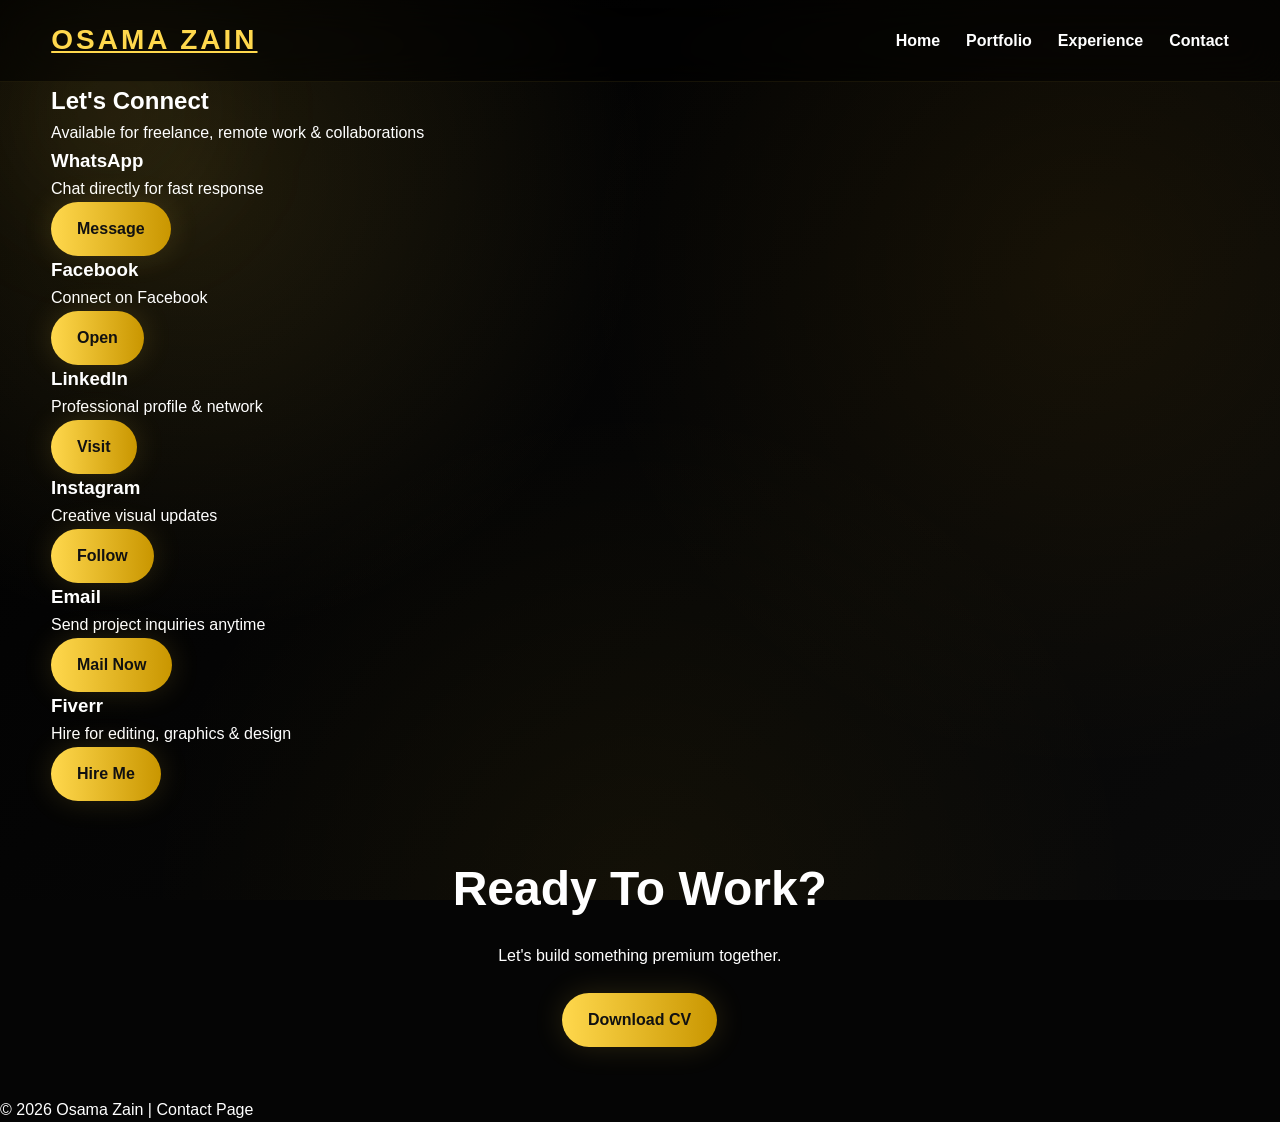
==== commit 86169a38: "Update contact.html" ====
--- a/contact.html
+++ b/contact.html
@@ -3,15 +3,12 @@
 <head>
 <meta charset="UTF-8">
 <meta name="viewport" content="width=device-width, initial-scale=1.0">
-
 <title>Contact | Osama Zain</title>
-
 <link rel="stylesheet" href="style.css">
 </head>
-
 <body>
 
-<!-- ================= NAVBAR ================= -->
+<!-- NAVBAR -->
 <header class="navbar">
 <div class="container nav-wrap">
 
@@ -29,85 +26,68 @@
 </div>
 </header>
 
-<!-- ================= HERO ================= -->
+<!-- CONTACT SECTION -->
 <section class="section">
 <div class="container">
 
-<h2 class="title">Let’s <span>Connect</span></h2>
-<p style="color:#bdbdbd;">Available for freelance, collaboration & creative projects</p>
-
+<div class="title-wrap">
+<h2>Let's <span>Connect</span></h2>
+<p>Available for freelance, remote work & collaborations</p>
 </div>
-</section>
-
-<!-- ================= CONTACT GRID ================= -->
-<section class="section">
-<div class="container">
 
 <div class="grid-3">
 
-<!-- WHATSAPP -->
+<!-- WhatsApp -->
 <div class="card">
 <div class="card-info">
 <h3>WhatsApp</h3>
-<p>Fast response direct chat</p>
-<a class="btn gold" href="https://wa.me/8801XXXXXXXXX" target="_blank">
-Message Now
-</a>
+<p>Chat directly for fast response</p>
+<a href="https://wa.me/8801XXXXXXXXX" class="btn gold" target="_blank">Message</a>
 </div>
 </div>
 
-<!-- EMAIL -->
+<!-- Facebook -->
+<div class="card">
+<div class="card-info">
+<h3>Facebook</h3>
+<p>Connect on Facebook</p>
+<a href="https://facebook.com/" class="btn gold" target="_blank">Open</a>
+</div>
+</div>
+
+<!-- LinkedIn -->
+<div class="card">
+<div class="card-info">
+<h3>LinkedIn</h3>
+<p>Professional profile & network</p>
+<a href="https://linkedin.com/" class="btn gold" target="_blank">Visit</a>
+</div>
+</div>
+
+<!-- Instagram -->
+<div class="card">
+<div class="card-info">
+<h3>Instagram</h3>
+<p>Creative visual updates</p>
+<a href="https://instagram.com/" class="btn gold" target="_blank">Follow</a>
+</div>
+</div>
+
+<!-- Email -->
 <div class="card">
 <div class="card-info">
 <h3>Email</h3>
-<p>Professional inquiries</p>
-<a class="btn gold" href="mailto:yourmail@email.com">
-Send Email
-</a>
+<p>Send project inquiries anytime</p>
+<a href="mailto:yourmail@email.com" class="btn gold">Mail Now</a>
 </div>
 </div>
 
-<!-- FIVERR -->
+<!-- Fiverr -->
 <div class="card">
 <div class="card-info">
 <h3>Fiverr</h3>
-<p>Hire me for editing & motion work</p>
-<a class="btn gold" href="https://fiverr.com/" target="_blank">
-Hire Me
-</a>
-</div>
-</div>
-
-<!-- FACEBOOK -->
-<div class="card">
-<div class="card-info">
-<h3>Facebook</h3>
-<p>Social connection</p>
-<a class="btn gold" href="https://facebook.com/" target="_blank">
-Visit Profile
-</a>
-</div>
-</div>
-
-<!-- INSTAGRAM -->
-<div class="card">
-<div class="card-info">
-<h3>Instagram</h3>
-<p>Creative updates & reels</p>
-<a class="btn gold" href="https://instagram.com/" target="_blank">
-Follow
-</a>
-</div>
-</div>
-
-<!-- LINKEDIN -->
-<div class="card">
-<div class="card-info">
-<h3>LinkedIn</h3>
-<p>Professional network</p>
-<a class="btn gold" href="https://linkedin.com/" target="_blank">
-Connect
-</a>
+<p>Hire for editing, graphics & design</p>
+<a href="https://fiverr.com/" class="btn gold" target="_blank">Hire Me</a>
 </div>
 </div>
 
@@ -116,38 +96,24 @@
 </div>
 </section>
 
-<!-- ================= CTA SECTION ================= -->
+<!-- CTA -->
 <section class="section">
 <div class="container">
 
-<div class="card" style="text-align:center; padding:60px;">
+<div class="card" style="text-align:center; padding:50px;">
+<div class="card-info">
+<h2 style="font-size:48px; margin-bottom:15px;">Ready To Work?</h2>
+<p style="margin-bottom:25px;">Let's build something premium together.</p>
 
-<div class="card-info">
-
-<h2 style="font-size:48px; font-weight:900; margin-bottom:10px;">
-Ready to <span style="color:#ffd84d;">Work Together?</span>
-</h2>
-
-<p style="color:#bdbdbd; margin-bottom:25px;">
-Let’s build cinematic, high-quality visual content for your brand.
-</p>
-
-<a href="Osama Zain CV (3).pdf" class="btn gold" download>
-Download CV
-</a>
-
-<a href="portfolio.html" class="btn dark">
-View Portfolio
-</a>
+<a href="Osama Zain CV (3).pdf" class="btn gold" download>Download CV</a>
 
 </div>
-
 </div>
 
 </div>
 </section>
 
-<!-- ================= FOOTER ================= -->
+<!-- FOOTER -->
 <footer>
 © 2026 Osama Zain | Contact Page
 </footer>
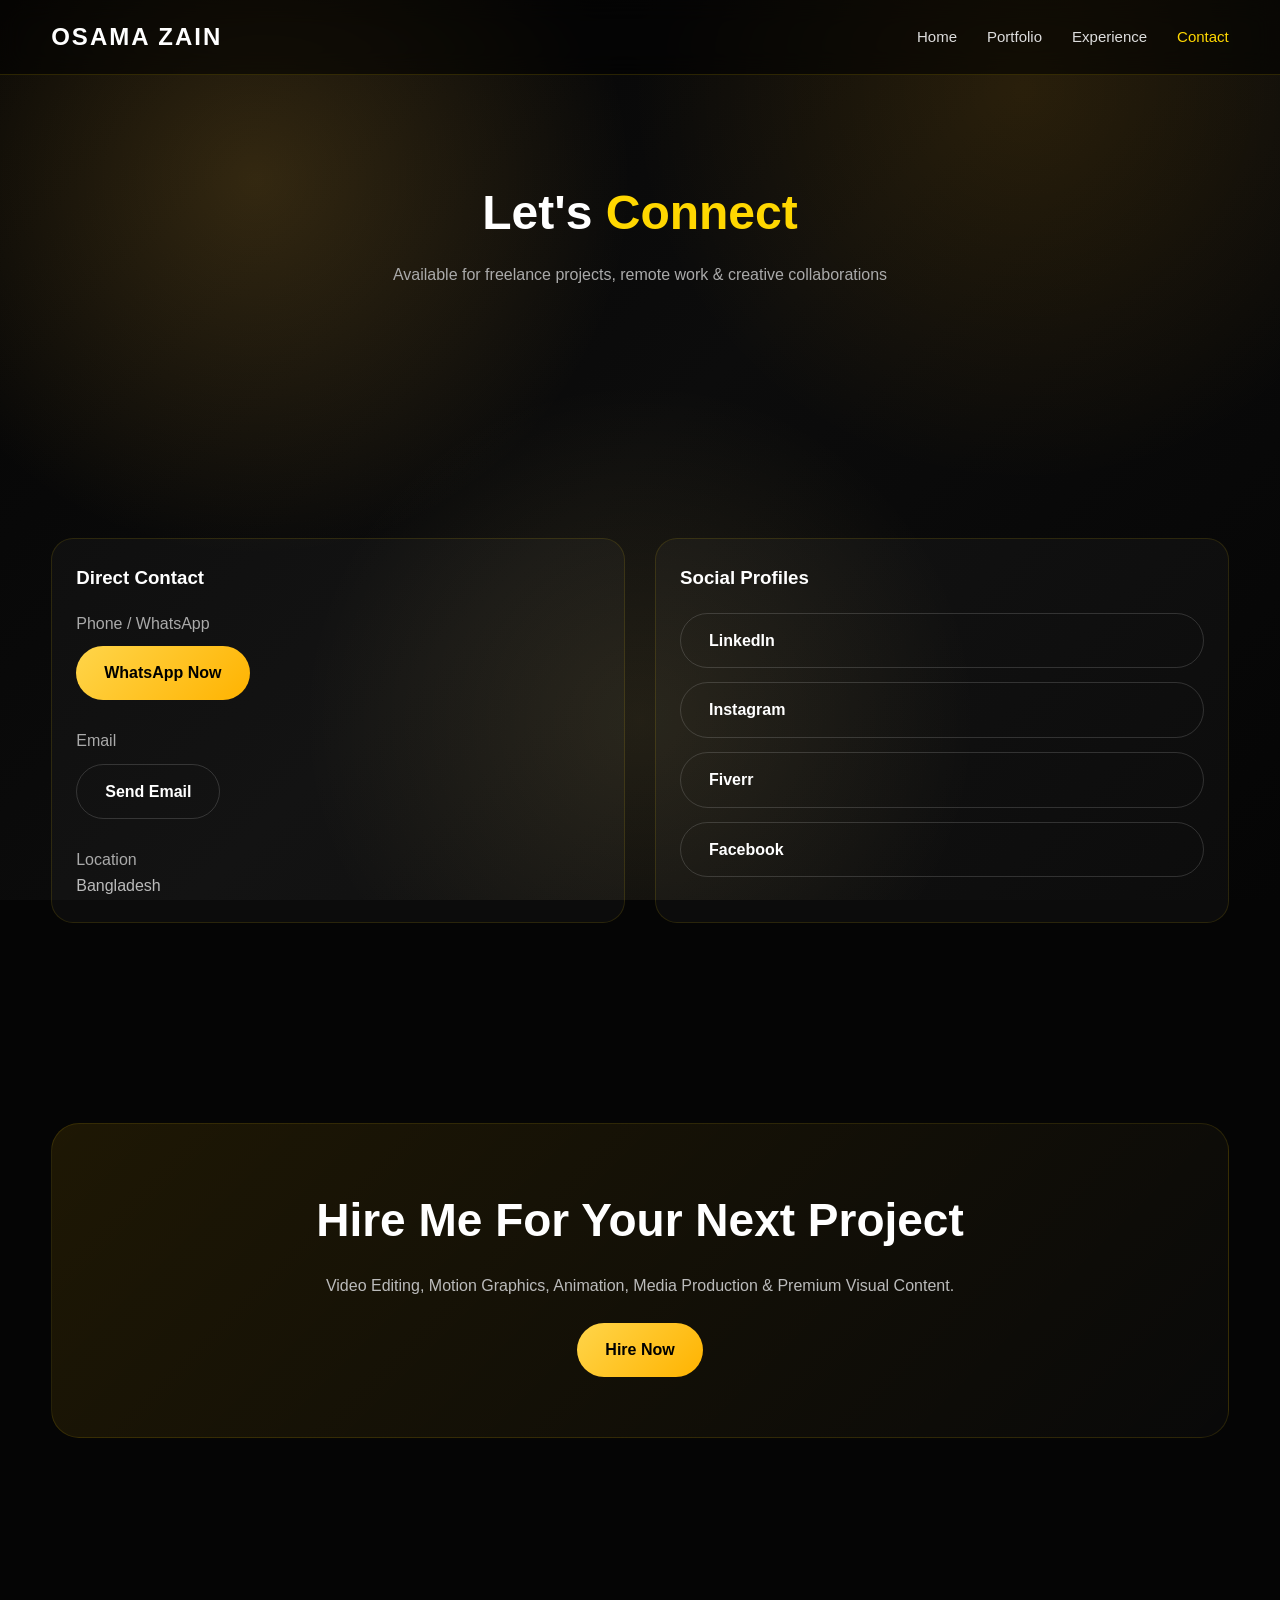
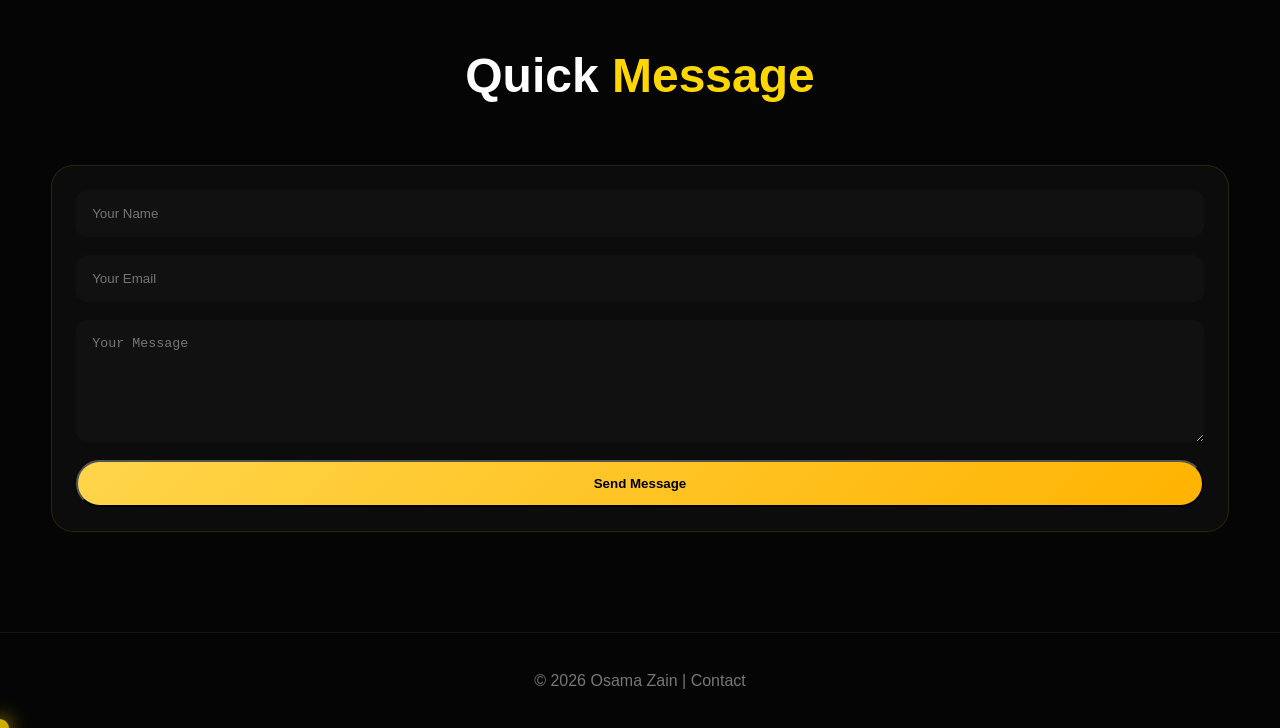
==== commit 5737fb65: "Update contact.html" ====
--- a/contact.html
+++ b/contact.html
@@ -4,11 +4,13 @@
 <meta charset="UTF-8">
 <meta name="viewport" content="width=device-width, initial-scale=1.0">
 <title>Contact | Osama Zain</title>
+<meta name="description" content="Contact Osama Zain for freelance work and collaborations">
 <link rel="stylesheet" href="style.css">
 </head>
 <body>
 
-<!-- NAVBAR -->
+<div id="particles"></div>
+
 <header class="navbar">
 <div class="container nav-wrap">
 
@@ -19,75 +21,66 @@
 <li><a href="index.html">Home</a></li>
 <li><a href="portfolio.html">Portfolio</a></li>
 <li><a href="experience.html">Experience</a></li>
-<li><a href="contact.html">Contact</a></li>
+<li><a href="contact.html" class="active">Contact</a></li>
 </ul>
 </nav>
 
 </div>
 </header>
 
-<!-- CONTACT SECTION -->
+<!-- HERO -->
 <section class="section">
 <div class="container">
 
 <div class="title-wrap">
 <h2>Let's <span>Connect</span></h2>
-<p>Available for freelance, remote work & collaborations</p>
+<p>Available for freelance projects, remote work & creative collaborations</p>
 </div>
 
-<div class="grid-3">
+</div>
+</section>
 
-<!-- WhatsApp -->
+<!-- CONTACT GRID -->
+<section class="section">
+<div class="container">
+
+<div class="grid-2">
+
+<!-- LEFT -->
 <div class="card">
 <div class="card-info">
-<h3>WhatsApp</h3>
-<p>Chat directly for fast response</p>
-<a href="https://wa.me/8801XXXXXXXXX" class="btn gold" target="_blank">Message</a>
+
+<h3>Direct Contact</h3>
+<p style="margin-top:18px;">Phone / WhatsApp</p>
+<a href="https://wa.me/8801620468661" target="_blank" class="btn gold" style="margin-top:10px;">WhatsApp Now</a>
+
+<p style="margin-top:28px;">Email</p>
+<a href="mailto:zainofficialbd@gmail.com" class="btn dark" style="margin-top:10px;">Send Email</a>
+
+<p style="margin-top:28px;">Location</p>
+<p style="color:#bbb;">Bangladesh</p>
+
 </div>
 </div>
 
-<!-- Facebook -->
+<!-- RIGHT -->
 <div class="card">
 <div class="card-info">
-<h3>Facebook</h3>
-<p>Connect on Facebook</p>
-<a href="https://facebook.com/" class="btn gold" target="_blank">Open</a>
-</div>
+
+<h3>Social Profiles</h3>
+
+<div style="margin-top:20px; display:grid; gap:14px;">
+
+<a href="https://www.linkedin.com/in/osama-zain-7a1397182/" target="_blank" class="btn dark">LinkedIn</a>
+
+<a href="https://www.instagram.com/osamazain4/" target="_blank" class="btn dark">Instagram</a>
+
+<a href="https://www.fiverr.com/osamazain" target="_blank" class="btn dark">Fiverr</a>
+
+<a href="https://facebook.com" target="_blank" class="btn dark">Facebook</a>
+
 </div>
 
-<!-- LinkedIn -->
-<div class="card">
-<div class="card-info">
-<h3>LinkedIn</h3>
-<p>Professional profile & network</p>
-<a href="https://linkedin.com/" class="btn gold" target="_blank">Visit</a>
-</div>
-</div>
-
-<!-- Instagram -->
-<div class="card">
-<div class="card-info">
-<h3>Instagram</h3>
-<p>Creative visual updates</p>
-<a href="https://instagram.com/" class="btn gold" target="_blank">Follow</a>
-</div>
-</div>
-
-<!-- Email -->
-<div class="card">
-<div class="card-info">
-<h3>Email</h3>
-<p>Send project inquiries anytime</p>
-<a href="mailto:yourmail@email.com" class="btn gold">Mail Now</a>
-</div>
-</div>
-
-<!-- Fiverr -->
-<div class="card">
-<div class="card-info">
-<h3>Fiverr</h3>
-<p>Hire for editing, graphics & design</p>
-<a href="https://fiverr.com/" class="btn gold" target="_blank">Hire Me</a>
 </div>
 </div>
 
@@ -96,16 +89,56 @@
 </div>
 </section>
 
-<!-- CTA -->
+<!-- HIRE ME -->
 <section class="section">
 <div class="container">
 
-<div class="card" style="text-align:center; padding:50px;">
+<div class="cta-box">
+
+<h2>Hire Me For Your Next Project</h2>
+
+<p>
+Video Editing, Motion Graphics, Animation, Media Production & Premium Visual Content.
+</p>
+
+<a href="mailto:zainofficialbd@gmail.com" class="btn gold">Hire Now</a>
+
+</div>
+
+</div>
+</section>
+
+<!-- SIMPLE FORM -->
+<section class="section">
+<div class="container">
+
+<div class="title-wrap">
+<h2>Quick <span>Message</span></h2>
+</div>
+
+<div class="card">
 <div class="card-info">
-<h2 style="font-size:48px; margin-bottom:15px;">Ready To Work?</h2>
-<p style="margin-bottom:25px;">Let's build something premium together.</p>
 
-<a href="Osama Zain CV (3).pdf" class="btn gold" download>Download CV</a>
+<form action="#" method="post">
+
+<div style="display:grid; gap:18px;">
+
+<input type="text" placeholder="Your Name"
+style="padding:16px;border:none;border-radius:12px;background:#111;color:#fff;">
+
+<input type="email" placeholder="Your Email"
+style="padding:16px;border:none;border-radius:12px;background:#111;color:#fff;">
+
+<textarea rows="6" placeholder="Your Message"
+style="padding:16px;border:none;border-radius:12px;background:#111;color:#fff;"></textarea>
+
+<button type="submit" class="btn gold">
+Send Message
+</button>
+
+</div>
+
+</form>
 
 </div>
 </div>
@@ -115,10 +148,9 @@
 
 <!-- FOOTER -->
 <footer>
-© 2026 Osama Zain | Contact Page
+© 2026 Osama Zain | Contact
 </footer>
 
 <script src="script.js"></script>
-
 </body>
 </html>
--- a/style.css
+++ b/style.css
@@ -1,215 +1,450 @@
-/* ==========================================
-ABSOLUTE FINAL CINEMATIC PORTFOLIO CSS
-OSAMA ZAIN - VISUAL DESIGN SYSTEM
-========================================== */
-
-/* RESET */
+/* ===============================
+   V15 ULTRA PREMIUM STYLE
+================================= */
+
 *{
-margin:0;
-padding:0;
-box-sizing:border-box;
-font-family:'Inter', sans-serif;
-scroll-behavior:smooth;
+  margin:0;
+  padding:0;
+  box-sizing:border-box;
+}
+
+html{
+  scroll-behavior:smooth;
 }
 
 body{
-background:#050505;
-color:#fff;
-overflow-x:hidden;
-line-height:1.6;
-}
-
-/* ================= BACKGROUND CINEMATIC FX ================= */
-
-body::before{
-content:"";
-position:fixed;
-inset:0;
-z-index:-1;
-background:
-radial-gradient(circle at 15% 20%, rgba(255,215,80,.12), transparent 35%),
-radial-gradient(circle at 85% 30%, rgba(255,180,0,.07), transparent 40%),
-radial-gradient(circle at 50% 100%, rgba(255,200,0,.05), transparent 45%),
-linear-gradient(135deg,#000,#050505,#0a0a0a);
-}
-
-/* ================= CONTAINER ================= */
-
+  font-family:Arial, Helvetica, sans-serif;
+  background:#050505;
+  color:#fff;
+  overflow-x:hidden;
+  line-height:1.6;
+}
+
+/* CONTAINER */
 .container{
-width:92%;
-max-width:1350px;
-margin:auto;
-}
-
-/* ================= NAVBAR ================= */
-
+  width:92%;
+  max-width:1400px;
+  margin:auto;
+}
+
+/* BACKGROUND */
+#particles{
+  position:fixed;
+  inset:0;
+  z-index:-2;
+  background:
+  radial-gradient(circle at 20% 20%, rgba(255,190,60,.18), transparent 30%),
+  radial-gradient(circle at 80% 10%, rgba(255,170,0,.12), transparent 30%),
+  radial-gradient(circle at 50% 80%, rgba(255,220,120,.10), transparent 35%),
+  linear-gradient(135deg,#040404,#0c0c0c,#050505);
+  animation:bgmove 12s ease-in-out infinite alternate;
+}
+
+@keyframes bgmove{
+  0%{transform:scale(1) translateY(0);}
+  100%{transform:scale(1.06) translateY(-10px);}
+}
+
+/* LOADER */
+#loader{
+  position:fixed;
+  inset:0;
+  background:#000;
+  z-index:9999;
+  display:flex;
+  flex-direction:column;
+  align-items:center;
+  justify-content:center;
+  gap:20px;
+}
+
+.loader-ring{
+  width:70px;
+  height:70px;
+  border:3px solid rgba(255,255,255,.15);
+  border-top:3px solid gold;
+  border-radius:50%;
+  animation:spin 1s linear infinite;
+}
+
+@keyframes spin{
+  to{transform:rotate(360deg);}
+}
+
+#loader h2{
+  color:gold;
+  letter-spacing:4px;
+}
+
+/* NAVBAR */
 .navbar{
-position:sticky;
-top:0;
-z-index:999;
-background:rgba(0,0,0,.55);
-backdrop-filter:blur(18px);
-border-bottom:1px solid rgba(255,215,80,.08);
+  position:sticky;
+  top:0;
+  z-index:100;
+  backdrop-filter:blur(12px);
+  background:rgba(0,0,0,.55);
+  border-bottom:1px solid rgba(255,215,0,.15);
 }
 
 .nav-wrap{
-display:flex;
-justify-content:space-between;
-align-items:center;
-padding:18px 0;
+  display:flex;
+  justify-content:space-between;
+  align-items:center;
+  padding:18px 0;
 }
 
 .logo{
-font-size:28px;
-font-weight:900;
-letter-spacing:3px;
-color:#ffd84d;
+  color:#fff;
+  text-decoration:none;
+  font-size:24px;
+  font-weight:700;
+  letter-spacing:2px;
 }
 
 .menu{
-display:flex;
-gap:26px;
-list-style:none;
+  display:flex;
+  list-style:none;
+  gap:30px;
 }
 
 .menu a{
-color:#fff;
-text-decoration:none;
-font-weight:600;
-transition:.3s;
-position:relative;
-}
-
-.menu a::after{
-content:"";
-position:absolute;
-left:0;
-bottom:-5px;
-width:0%;
-height:2px;
-background:#ffd84d;
-transition:.3s;
-}
-
-.menu a:hover{
-color:#ffd84d;
-}
-
-.menu a:hover::after{
-width:100%;
-}
-
-/* ================= HERO ================= */
-
+  color:#ddd;
+  text-decoration:none;
+  transition:.3s;
+  font-size:15px;
+}
+
+.menu a:hover,
+.menu a.active{
+  color:gold;
+}
+
+/* BUTTONS */
+.btn{
+  display:inline-block;
+  padding:14px 28px;
+  border-radius:50px;
+  text-decoration:none;
+  transition:.3s;
+  font-weight:700;
+}
+
+.btn.gold{
+  background:linear-gradient(135deg,#ffd54a,#ffb300);
+  color:#000;
+}
+
+.btn.gold:hover{
+  transform:translateY(-3px);
+  box-shadow:0 10px 25px rgba(255,180,0,.25);
+}
+
+.btn.dark{
+  border:1px solid rgba(255,255,255,.15);
+  color:#fff;
+}
+
+.btn.dark:hover{
+  background:#111;
+}
+
+/* HERO */
 .hero{
-min-height:100vh;
-display:flex;
-align-items:center;
-padding:80px 0;
-}
-
-.hero-grid{
-display:grid;
-grid-template-columns:1.1fr .9fr;
-gap:60px;
-align-items:center;
-}
-
-.tag{
-display:inline-block;
-padding:8px 16px;
-border:1px solid rgba(255,215,80,.2);
-border-radius:40px;
-color:#ffd84d;
-font-size:13px;
-margin-bottom:18px;
+  min-height:100vh;
+  display:flex;
+  align-items:center;
+  padding:80px 0;
+}
+
+.hero-wrap{
+  display:grid;
+  grid-template-columns:1.1fr .9fr;
+  gap:70px;
+  align-items:center;
+}
+
+.tagline{
+  display:inline-block;
+  color:gold;
+  margin-bottom:15px;
+  letter-spacing:1px;
 }
 
 .hero h1{
-font-size:68px;
-font-weight:900;
-line-height:1.05;
+  font-size:72px;
+  line-height:1.05;
+  margin-bottom:10px;
 }
 
 .hero h1 span{
-color:#ffd84d;
+  color:gold;
+}
+
+.hero h3{
+  font-size:28px;
+  color:#ddd;
+  margin-bottom:18px;
 }
 
 .hero p{
-color:#cfcfcf;
-max-width:600px;
-margin-top:18px;
-}
-
-/* ================= BUTTONS ================= */
+  color:#bbb;
+  max-width:620px;
+  margin-bottom:30px;
+}
 
 .hero-buttons{
-margin-top:28px;
-display:flex;
-gap:15px;
-flex-wrap:wrap;
-}
-
-.btn{
-padding:14px 26px;
-border-radius:40px;
-font-weight:800;
-text-decoration:none;
-display:inline-block;
-transition:.35s;
-cursor:pointer;
-}
-
-.btn:hover{
-transform:translateY(-5px);
-}
-
-.gold{
-background:linear-gradient(90deg,#ffd84d,#c99600);
-color:#111;
-box-shadow:0 0 30px rgba(255,215,80,.15);
-}
-
-.dark{
-border:1px solid rgba(255,215,80,.2);
-color:#fff;
-}
-
-/* ================= HERO IMAGE ================= */
-
-.hero-image img{
-width:100%;
-border-radius:22px;
-box-shadow:0 25px 70px rgba(0,0,0,.6);
-border:1px solid rgba(255,215,80,.08);
-}
-
-/* ================= ANIMATION BASE ================= */
-
-h1, h2, p, img, .btn, .card{
-will-change:transform, opacity;
-}
-
-/* ================= RESPONSIVE ================= */
-
-@media(max-width:900px){
-
-.hero-grid{
-grid-template-columns:1fr;
-text-align:center;
+  display:flex;
+  gap:15px;
+  flex-wrap:wrap;
+  margin-bottom:35px;
+}
+
+.stats{
+  display:grid;
+  grid-template-columns:repeat(3,1fr);
+  gap:20px;
+}
+
+.stat-box{
+  background:rgba(255,255,255,.03);
+  border:1px solid rgba(255,215,0,.12);
+  padding:20px;
+  border-radius:18px;
+  text-align:center;
+}
+
+.stat-box h2{
+  color:gold;
+  font-size:34px;
+}
+
+.hero-card{
+  background:rgba(255,255,255,.03);
+  border:1px solid rgba(255,215,0,.15);
+  border-radius:30px;
+  padding:14px;
+  box-shadow:0 25px 60px rgba(0,0,0,.45);
+}
+
+.hero-card img{
+  width:100%;
+  border-radius:22px;
+  display:block;
+}
+
+/* SECTION */
+.section{
+  padding:100px 0;
+}
+
+.title-wrap{
+  text-align:center;
+  margin-bottom:50px;
+}
+
+.title-wrap h2{
+  font-size:48px;
+}
+
+.title-wrap span{
+  color:gold;
+}
+
+.title-wrap p{
+  color:#aaa;
+  margin-top:10px;
+}
+
+/* GRID */
+.grid-2,
+.grid-3{
+  display:grid;
+  gap:30px;
+}
+
+.grid-2{
+  grid-template-columns:repeat(2,1fr);
+}
+
+.grid-3{
+  grid-template-columns:repeat(3,1fr);
+}
+
+/* CARD */
+.card{
+  background:rgba(255,255,255,.03);
+  border:1px solid rgba(255,215,0,.12);
+  border-radius:22px;
+  overflow:hidden;
+  transition:.35s;
+}
+
+.card:hover{
+  transform:translateY(-6px);
+  box-shadow:0 20px 35px rgba(0,0,0,.35);
+}
+
+.card-info{
+  padding:24px;
+}
+
+.card-info h3{
+  margin-bottom:10px;
+}
+
+.card-info p{
+  color:#aaa;
+}
+
+/* VIDEO */
+.video-box iframe,
+.slide-card iframe{
+  width:100%;
+  height:260px;
+  border:none;
+}
+
+/* WORK SLIDER */
+.slider-wrap{
+  position:relative;
+}
+
+.work-slider{
+  display:flex;
+  gap:25px;
+  overflow-x:auto;
+  scroll-behavior:smooth;
+  padding:10px 50px;
+}
+
+.work-slider::-webkit-scrollbar{
+  display:none;
+}
+
+.slide-card{
+  min-width:420px;
+  background:#111;
+  border-radius:20px;
+  overflow:hidden;
+  border:1px solid rgba(255,215,0,.1);
+}
+
+.arrow{
+  position:absolute;
+  top:50%;
+  transform:translateY(-50%);
+  width:48px;
+  height:48px;
+  border:none;
+  border-radius:50%;
+  background:gold;
+  color:#000;
+  font-size:24px;
+  cursor:pointer;
+  z-index:5;
+}
+
+.arrow.left{left:0;}
+.arrow.right{right:0;}
+
+/* CTA */
+.cta-box{
+  text-align:center;
+  padding:60px;
+  border-radius:28px;
+  background:linear-gradient(135deg,rgba(255,190,0,.10),rgba(255,255,255,.02));
+  border:1px solid rgba(255,215,0,.12);
+}
+
+.cta-box h2{
+  font-size:46px;
+  margin-bottom:15px;
+}
+
+.cta-box p{
+  color:#bbb;
+  margin-bottom:25px;
+}
+
+/* FOOTER */
+footer{
+  text-align:center;
+  padding:35px 15px;
+  color:#777;
+  border-top:1px solid rgba(255,255,255,.06);
+}
+
+/* MUSIC BUTTON */
+#musicToggle{
+  position:fixed;
+  bottom:25px;
+  right:25px;
+  z-index:200;
+  width:55px;
+  height:55px;
+  border:none;
+  border-radius:50%;
+  background:gold;
+  cursor:pointer;
+  font-size:20px;
+}
+
+/* RESPONSIVE */
+@media(max-width:1100px){
+
+.hero-wrap{
+  grid-template-columns:1fr;
 }
 
 .hero h1{
-font-size:42px;
-}
+  font-size:58px;
+}
+
+.grid-3{
+  grid-template-columns:repeat(2,1fr);
+}
+
+}
+
+@media(max-width:768px){
 
 .menu{
-gap:15px;
-flex-wrap:wrap;
-}
-
-.hero-image img{
-max-width:100%;
-}
-
-}
+  gap:14px;
+  flex-wrap:wrap;
+}
+
+.hero{
+  padding-top:50px;
+}
+
+.hero h1{
+  font-size:44px;
+}
+
+.hero h3{
+  font-size:22px;
+}
+
+.title-wrap h2{
+  font-size:34px;
+}
+
+.grid-2,
+.grid-3,
+.stats{
+  grid-template-columns:1fr;
+}
+
+.slide-card{
+  min-width:90%;
+}
+
+.cta-box{
+  padding:35px 20px;
+}
+
+.cta-box h2{
+  font-size:30px;
+}
+
+}
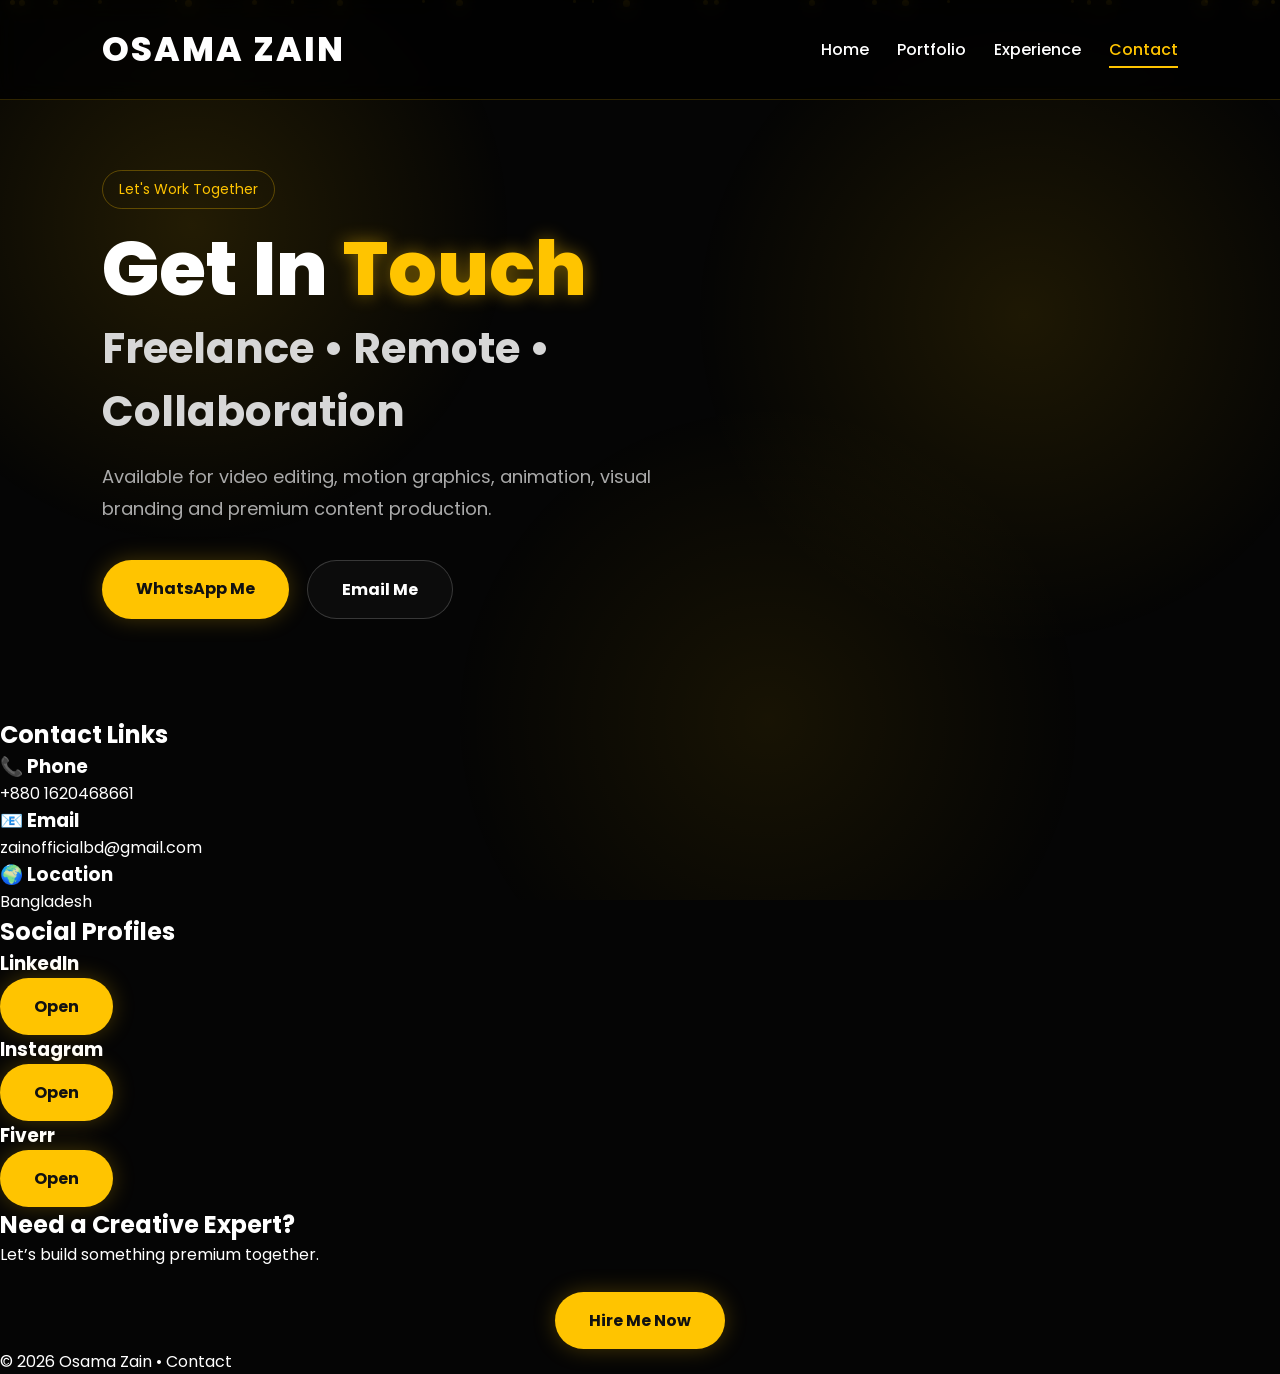
==== commit 687de852: "Update contact.html" ====
--- a/contact.html
+++ b/contact.html
@@ -2,153 +2,118 @@
 <html lang="en">
 <head>
 <meta charset="UTF-8">
-<meta name="viewport" content="width=device-width, initial-scale=1.0">
+<meta name="viewport" content="width=device-width,initial-scale=1.0">
 <title>Contact | Osama Zain</title>
-<meta name="description" content="Contact Osama Zain for freelance work and collaborations">
 <link rel="stylesheet" href="style.css">
+<link rel="preconnect" href="https://fonts.googleapis.com">
+<link href="https://fonts.googleapis.com/css2?family=Poppins:wght@300;400;500;600;700;800&display=swap" rel="stylesheet">
 </head>
+
 <body>
 
-<div id="particles"></div>
+<div class="bg-glow"></div>
+<div class="particles" id="particles"></div>
 
 <header class="navbar">
-<div class="container nav-wrap">
-
-<a href="index.html" class="logo">OSAMA ZAIN</a>
+<div class="logo">OSAMA ZAIN</div>
 
 <nav>
-<ul class="menu">
-<li><a href="index.html">Home</a></li>
-<li><a href="portfolio.html">Portfolio</a></li>
-<li><a href="experience.html">Experience</a></li>
-<li><a href="contact.html" class="active">Contact</a></li>
-</ul>
+<a href="index.html">Home</a>
+<a href="portfolio.html">Portfolio</a>
+<a href="experience.html">Experience</a>
+<a class="active" href="contact.html">Contact</a>
 </nav>
-
-</div>
 </header>
 
 <!-- HERO -->
-<section class="section">
-<div class="container">
+<section class="hero" style="min-height:auto;padding-top:70px;">
+<div class="hero-left fade-up">
 
-<div class="title-wrap">
-<h2>Let's <span>Connect</span></h2>
-<p>Available for freelance projects, remote work & creative collaborations</p>
+<span class="tagline">Let's Work Together</span>
+
+<h1>Get In <span>Touch</span></h1>
+
+<h2>Freelance • Remote • Collaboration</h2>
+
+<p>
+Available for video editing, motion graphics,
+animation, visual branding and premium content production.
+</p>
+
+<div class="hero-buttons">
+<a href="https://wa.me/8801620468661" target="_blank" class="btn gold">WhatsApp Me</a>
+<a href="mailto:zainofficialbd@gmail.com" class="btn dark">Email Me</a>
 </div>
 
 </div>
 </section>
 
 <!-- CONTACT GRID -->
-<section class="section">
-<div class="container">
-
-<div class="grid-2">
-
-<!-- LEFT -->
-<div class="card">
-<div class="card-info">
-
-<h3>Direct Contact</h3>
-<p style="margin-top:18px;">Phone / WhatsApp</p>
-<a href="https://wa.me/8801620468661" target="_blank" class="btn gold" style="margin-top:10px;">WhatsApp Now</a>
-
-<p style="margin-top:28px;">Email</p>
-<a href="mailto:zainofficialbd@gmail.com" class="btn dark" style="margin-top:10px;">Send Email</a>
-
-<p style="margin-top:28px;">Location</p>
-<p style="color:#bbb;">Bangladesh</p>
-
-</div>
+<section class="portfolio-section">
+<div class="section-title">
+<h2>Contact <span>Links</span></h2>
 </div>
 
-<!-- RIGHT -->
-<div class="card">
-<div class="card-info">
+<div class="award-grid">
 
-<h3>Social Profiles</h3>
-
-<div style="margin-top:20px; display:grid; gap:14px;">
-
-<a href="https://www.linkedin.com/in/osama-zain-7a1397182/" target="_blank" class="btn dark">LinkedIn</a>
-
-<a href="https://www.instagram.com/osamazain4/" target="_blank" class="btn dark">Instagram</a>
-
-<a href="https://www.fiverr.com/osamazain" target="_blank" class="btn dark">Fiverr</a>
-
-<a href="https://facebook.com" target="_blank" class="btn dark">Facebook</a>
-
+<div class="award-card">
+<h3>📞 Phone</h3>
+<p>+880 1620468661</p>
 </div>
 
-</div>
+<div class="award-card">
+<h3>📧 Email</h3>
+<p>zainofficialbd@gmail.com</p>
 </div>
 
+<div class="award-card">
+<h3>🌍 Location</h3>
+<p>Bangladesh</p>
 </div>
 
 </div>
 </section>
 
-<!-- HIRE ME -->
-<section class="section">
-<div class="container">
+<!-- SOCIALS -->
+<section class="portfolio-section">
+<div class="section-title">
+<h2>Social <span>Profiles</span></h2>
+</div>
 
-<div class="cta-box">
+<div class="award-grid">
 
-<h2>Hire Me For Your Next Project</h2>
+<div class="award-card">
+<h3>LinkedIn</h3>
+<a target="_blank" href="https://www.linkedin.com/in/osama-zain-7a1397182/" class="btn gold">Open</a>
+</div>
 
-<p>
-Video Editing, Motion Graphics, Animation, Media Production & Premium Visual Content.
-</p>
+<div class="award-card">
+<h3>Instagram</h3>
+<a target="_blank" href="https://www.instagram.com/osamazain4/" class="btn gold">Open</a>
+</div>
 
-<a href="mailto:zainofficialbd@gmail.com" class="btn gold">Hire Now</a>
-
+<div class="award-card">
+<h3>Fiverr</h3>
+<a target="_blank" href="https://www.fiverr.com/osamazain" class="btn gold">Open</a>
 </div>
 
 </div>
 </section>
 
-<!-- SIMPLE FORM -->
-<section class="section">
-<div class="container">
-
-<div class="title-wrap">
-<h2>Quick <span>Message</span></h2>
+<!-- HIRE CTA -->
+<section class="portfolio-section">
+<div class="section-title">
+<h2>Need a <span>Creative Expert?</span></h2>
+<p>Let’s build something premium together.</p>
 </div>
 
-<div class="card">
-<div class="card-info">
-
-<form action="#" method="post">
-
-<div style="display:grid; gap:18px;">
-
-<input type="text" placeholder="Your Name"
-style="padding:16px;border:none;border-radius:12px;background:#111;color:#fff;">
-
-<input type="email" placeholder="Your Email"
-style="padding:16px;border:none;border-radius:12px;background:#111;color:#fff;">
-
-<textarea rows="6" placeholder="Your Message"
-style="padding:16px;border:none;border-radius:12px;background:#111;color:#fff;"></textarea>
-
-<button type="submit" class="btn gold">
-Send Message
-</button>
-
-</div>
-
-</form>
-
-</div>
-</div>
-
+<div style="text-align:center;margin-top:25px;">
+<a href="mailto:zainofficialbd@gmail.com" class="btn gold">Hire Me Now</a>
 </div>
 </section>
 
-<!-- FOOTER -->
-<footer>
-© 2026 Osama Zain | Contact
+<footer class="footer">
+© 2026 Osama Zain • Contact
 </footer>
 
 <script src="script.js"></script>
--- a/style.css
+++ b/style.css
@@ -1,450 +1,372 @@
-/* ===============================
-   V15 ULTRA PREMIUM STYLE
-================================= */
+/* V15.1 STYLE.CSS */
 
 *{
-  margin:0;
-  padding:0;
-  box-sizing:border-box;
-}
-
-html{
-  scroll-behavior:smooth;
+margin:0;
+padding:0;
+box-sizing:border-box;
+scroll-behavior:smooth;
 }
 
 body{
-  font-family:Arial, Helvetica, sans-serif;
-  background:#050505;
-  color:#fff;
-  overflow-x:hidden;
-  line-height:1.6;
-}
-
-/* CONTAINER */
-.container{
-  width:92%;
-  max-width:1400px;
-  margin:auto;
-}
-
-/* BACKGROUND */
-#particles{
-  position:fixed;
-  inset:0;
-  z-index:-2;
-  background:
-  radial-gradient(circle at 20% 20%, rgba(255,190,60,.18), transparent 30%),
-  radial-gradient(circle at 80% 10%, rgba(255,170,0,.12), transparent 30%),
-  radial-gradient(circle at 50% 80%, rgba(255,220,120,.10), transparent 35%),
-  linear-gradient(135deg,#040404,#0c0c0c,#050505);
-  animation:bgmove 12s ease-in-out infinite alternate;
-}
-
-@keyframes bgmove{
-  0%{transform:scale(1) translateY(0);}
-  100%{transform:scale(1.06) translateY(-10px);}
-}
-
-/* LOADER */
-#loader{
-  position:fixed;
-  inset:0;
-  background:#000;
-  z-index:9999;
-  display:flex;
-  flex-direction:column;
-  align-items:center;
-  justify-content:center;
-  gap:20px;
-}
-
-.loader-ring{
-  width:70px;
-  height:70px;
-  border:3px solid rgba(255,255,255,.15);
-  border-top:3px solid gold;
-  border-radius:50%;
-  animation:spin 1s linear infinite;
-}
-
-@keyframes spin{
-  to{transform:rotate(360deg);}
-}
-
-#loader h2{
-  color:gold;
-  letter-spacing:4px;
-}
-
-/* NAVBAR */
+font-family:'Poppins',sans-serif;
+background:#050505;
+color:#fff;
+overflow-x:hidden;
+position:relative;
+}
+
+/* Background Glow */
+.bg-glow{
+position:fixed;
+inset:0;
+background:
+radial-gradient(circle at 15% 25%, rgba(255,196,0,.12), transparent 25%),
+radial-gradient(circle at 80% 35%, rgba(255,196,0,.10), transparent 28%),
+radial-gradient(circle at 60% 80%, rgba(255,196,0,.08), transparent 30%);
+animation:bgMove 10s ease-in-out infinite alternate;
+z-index:-3;
+}
+
+@keyframes bgMove{
+0%{transform:scale(1) translateY(0);}
+100%{transform:scale(1.08) translateY(-20px);}
+}
+
+/* Particles */
+.particles{
+position:fixed;
+inset:0;
+z-index:-2;
+overflow:hidden;
+}
+
+.particle{
+position:absolute;
+width:6px;
+height:6px;
+border-radius:50%;
+background:#ffc400;
+opacity:.5;
+animation:floatParticle linear infinite;
+box-shadow:0 0 12px #ffc400;
+}
+
+@keyframes floatParticle{
+0%{
+transform:translateY(100vh) scale(.5);
+opacity:0;
+}
+20%{opacity:.7;}
+100%{
+transform:translateY(-10vh) scale(1.2);
+opacity:0;
+}
+}
+
+/* Navbar */
 .navbar{
-  position:sticky;
-  top:0;
-  z-index:100;
-  backdrop-filter:blur(12px);
-  background:rgba(0,0,0,.55);
-  border-bottom:1px solid rgba(255,215,0,.15);
-}
-
-.nav-wrap{
-  display:flex;
-  justify-content:space-between;
-  align-items:center;
-  padding:18px 0;
+position:sticky;
+top:0;
+z-index:50;
+display:flex;
+justify-content:space-between;
+align-items:center;
+padding:24px 8%;
+background:rgba(0,0,0,.75);
+backdrop-filter:blur(12px);
+border-bottom:1px solid rgba(255,196,0,.18);
 }
 
 .logo{
-  color:#fff;
-  text-decoration:none;
-  font-size:24px;
-  font-weight:700;
-  letter-spacing:2px;
-}
-
-.menu{
-  display:flex;
-  list-style:none;
-  gap:30px;
-}
-
-.menu a{
-  color:#ddd;
-  text-decoration:none;
-  transition:.3s;
-  font-size:15px;
-}
-
-.menu a:hover,
-.menu a.active{
-  color:gold;
-}
-
-/* BUTTONS */
+font-size:34px;
+font-weight:800;
+letter-spacing:2px;
+}
+
+nav{
+display:flex;
+gap:28px;
+}
+
+nav a{
+text-decoration:none;
+color:#fff;
+font-weight:500;
+transition:.3s;
+position:relative;
+}
+
+nav a:hover,
+nav a.active{
+color:#ffc400;
+}
+
+nav a::after{
+content:"";
+position:absolute;
+left:0;
+bottom:-6px;
+width:0%;
+height:2px;
+background:#ffc400;
+transition:.3s;
+}
+
+nav a:hover::after,
+nav a.active::after{
+width:100%;
+}
+
+/* Hero */
+.hero{
+min-height:100vh;
+display:grid;
+grid-template-columns:1.1fr .9fr;
+align-items:center;
+gap:50px;
+padding:60px 8%;
+}
+
+.tagline{
+display:inline-block;
+padding:8px 16px;
+border:1px solid rgba(255,196,0,.3);
+border-radius:50px;
+color:#ffc400;
+font-size:14px;
+margin-bottom:20px;
+}
+
+.hero h1{
+font-size:76px;
+font-weight:800;
+line-height:1.05;
+margin-bottom:8px;
+}
+
+.hero h1 span{
+color:#ffc400;
+text-shadow:0 0 18px rgba(255,196,0,.45);
+}
+
+.hero h2{
+font-size:42px;
+color:#d7d7d7;
+margin-bottom:18px;
+}
+
+.hero p{
+font-size:18px;
+line-height:1.8;
+color:#aaa;
+max-width:680px;
+margin-bottom:34px;
+}
+
+/* Buttons */
+.hero-buttons{
+display:flex;
+gap:18px;
+margin-bottom:38px;
+flex-wrap:wrap;
+}
+
 .btn{
-  display:inline-block;
-  padding:14px 28px;
-  border-radius:50px;
-  text-decoration:none;
-  transition:.3s;
-  font-weight:700;
+padding:16px 34px;
+border-radius:40px;
+font-weight:700;
+text-decoration:none;
+transition:.35s;
+display:inline-block;
 }
 
 .btn.gold{
-  background:linear-gradient(135deg,#ffd54a,#ffb300);
-  color:#000;
+background:#ffc400;
+color:#111;
+box-shadow:0 0 22px rgba(255,196,0,.25);
 }
 
 .btn.gold:hover{
-  transform:translateY(-3px);
-  box-shadow:0 10px 25px rgba(255,180,0,.25);
+transform:translateY(-4px) scale(1.03);
+box-shadow:0 0 30px rgba(255,196,0,.55);
 }
 
 .btn.dark{
-  border:1px solid rgba(255,255,255,.15);
-  color:#fff;
+border:1px solid rgba(255,255,255,.18);
+color:#fff;
+background:rgba(255,255,255,.03);
 }
 
 .btn.dark:hover{
-  background:#111;
-}
-
-/* HERO */
+border-color:#ffc400;
+color:#ffc400;
+transform:translateY(-4px);
+}
+
+/* Stats */
+.stats{
+display:grid;
+grid-template-columns:repeat(3,1fr);
+gap:20px;
+}
+
+.stat-box{
+padding:32px 20px;
+border-radius:24px;
+border:1px solid rgba(255,196,0,.18);
+background:rgba(255,255,255,.02);
+text-align:center;
+transition:.35s;
+}
+
+.stat-box:hover{
+transform:translateY(-8px);
+box-shadow:0 0 30px rgba(255,196,0,.14);
+}
+
+.stat-box h3{
+font-size:46px;
+color:#ffc400;
+margin-bottom:8px;
+}
+
+.stat-box p{
+font-size:16px;
+margin:0;
+color:#ccc;
+}
+
+/* Hero Image */
+.hero-image-wrap{
+padding:14px;
+border-radius:34px;
+border:1px solid rgba(255,196,0,.22);
+background:linear-gradient(145deg,#0a0a0a,#111);
+box-shadow:0 0 50px rgba(255,196,0,.10);
+animation:floatImage 4s ease-in-out infinite;
+}
+
+.hero-image-wrap img{
+width:100%;
+display:block;
+border-radius:28px;
+}
+
+@keyframes floatImage{
+0%,100%{transform:translateY(0);}
+50%{transform:translateY(-10px);}
+}
+
+/* Music Button */
+.music-btn{
+position:fixed;
+right:25px;
+bottom:25px;
+width:64px;
+height:64px;
+border:none;
+border-radius:50%;
+font-size:24px;
+cursor:pointer;
+background:#ffc400;
+box-shadow:0 0 25px rgba(255,196,0,.45);
+z-index:60;
+transition:.3s;
+}
+
+.music-btn:hover{
+transform:scale(1.08) rotate(10deg);
+}
+
+/* Animation */
+.fade-up{
+animation:fadeUp 1s ease forwards;
+}
+
+.fade-in{
+animation:fadeIn 1.4s ease forwards;
+}
+
+@keyframes fadeUp{
+from{opacity:0;transform:translateY(40px);}
+to{opacity:1;transform:translateY(0);}
+}
+
+@keyframes fadeIn{
+from{opacity:0;transform:translateX(40px);}
+to{opacity:1;transform:translateX(0);}
+}
+
+/* Responsive */
+@media(max-width:1100px){
 .hero{
-  min-height:100vh;
-  display:flex;
-  align-items:center;
-  padding:80px 0;
-}
-
-.hero-wrap{
-  display:grid;
-  grid-template-columns:1.1fr .9fr;
-  gap:70px;
-  align-items:center;
-}
-
-.tagline{
-  display:inline-block;
-  color:gold;
-  margin-bottom:15px;
-  letter-spacing:1px;
+grid-template-columns:1fr;
+text-align:center;
+}
+
+.hero p{
+margin-left:auto;
+margin-right:auto;
+}
+
+.hero-buttons{
+justify-content:center;
+}
+
+.stats{
+grid-template-columns:1fr;
 }
 
 .hero h1{
-  font-size:72px;
-  line-height:1.05;
-  margin-bottom:10px;
-}
-
-.hero h1 span{
-  color:gold;
-}
-
-.hero h3{
-  font-size:28px;
-  color:#ddd;
-  margin-bottom:18px;
+font-size:56px;
+}
+
+.hero h2{
+font-size:30px;
+}
+}
+
+@media(max-width:700px){
+.navbar{
+padding:18px 5%;
+flex-direction:column;
+gap:16px;
+}
+
+.logo{
+font-size:26px;
+}
+
+nav{
+gap:16px;
+flex-wrap:wrap;
+justify-content:center;
+}
+
+.hero{
+padding:40px 5%;
+}
+
+.hero h1{
+font-size:44px;
+}
+
+.hero h2{
+font-size:24px;
 }
 
 .hero p{
-  color:#bbb;
-  max-width:620px;
-  margin-bottom:30px;
-}
-
-.hero-buttons{
-  display:flex;
-  gap:15px;
-  flex-wrap:wrap;
-  margin-bottom:35px;
-}
-
-.stats{
-  display:grid;
-  grid-template-columns:repeat(3,1fr);
-  gap:20px;
-}
-
-.stat-box{
-  background:rgba(255,255,255,.03);
-  border:1px solid rgba(255,215,0,.12);
-  padding:20px;
-  border-radius:18px;
-  text-align:center;
-}
-
-.stat-box h2{
-  color:gold;
-  font-size:34px;
-}
-
-.hero-card{
-  background:rgba(255,255,255,.03);
-  border:1px solid rgba(255,215,0,.15);
-  border-radius:30px;
-  padding:14px;
-  box-shadow:0 25px 60px rgba(0,0,0,.45);
-}
-
-.hero-card img{
-  width:100%;
-  border-radius:22px;
-  display:block;
-}
-
-/* SECTION */
-.section{
-  padding:100px 0;
-}
-
-.title-wrap{
-  text-align:center;
-  margin-bottom:50px;
-}
-
-.title-wrap h2{
-  font-size:48px;
-}
-
-.title-wrap span{
-  color:gold;
-}
-
-.title-wrap p{
-  color:#aaa;
-  margin-top:10px;
-}
-
-/* GRID */
-.grid-2,
-.grid-3{
-  display:grid;
-  gap:30px;
-}
-
-.grid-2{
-  grid-template-columns:repeat(2,1fr);
-}
-
-.grid-3{
-  grid-template-columns:repeat(3,1fr);
-}
-
-/* CARD */
-.card{
-  background:rgba(255,255,255,.03);
-  border:1px solid rgba(255,215,0,.12);
-  border-radius:22px;
-  overflow:hidden;
-  transition:.35s;
-}
-
-.card:hover{
-  transform:translateY(-6px);
-  box-shadow:0 20px 35px rgba(0,0,0,.35);
-}
-
-.card-info{
-  padding:24px;
-}
-
-.card-info h3{
-  margin-bottom:10px;
-}
-
-.card-info p{
-  color:#aaa;
-}
-
-/* VIDEO */
-.video-box iframe,
-.slide-card iframe{
-  width:100%;
-  height:260px;
-  border:none;
-}
-
-/* WORK SLIDER */
-.slider-wrap{
-  position:relative;
-}
-
-.work-slider{
-  display:flex;
-  gap:25px;
-  overflow-x:auto;
-  scroll-behavior:smooth;
-  padding:10px 50px;
-}
-
-.work-slider::-webkit-scrollbar{
-  display:none;
-}
-
-.slide-card{
-  min-width:420px;
-  background:#111;
-  border-radius:20px;
-  overflow:hidden;
-  border:1px solid rgba(255,215,0,.1);
-}
-
-.arrow{
-  position:absolute;
-  top:50%;
-  transform:translateY(-50%);
-  width:48px;
-  height:48px;
-  border:none;
-  border-radius:50%;
-  background:gold;
-  color:#000;
-  font-size:24px;
-  cursor:pointer;
-  z-index:5;
-}
-
-.arrow.left{left:0;}
-.arrow.right{right:0;}
-
-/* CTA */
-.cta-box{
-  text-align:center;
-  padding:60px;
-  border-radius:28px;
-  background:linear-gradient(135deg,rgba(255,190,0,.10),rgba(255,255,255,.02));
-  border:1px solid rgba(255,215,0,.12);
-}
-
-.cta-box h2{
-  font-size:46px;
-  margin-bottom:15px;
-}
-
-.cta-box p{
-  color:#bbb;
-  margin-bottom:25px;
-}
-
-/* FOOTER */
-footer{
-  text-align:center;
-  padding:35px 15px;
-  color:#777;
-  border-top:1px solid rgba(255,255,255,.06);
-}
-
-/* MUSIC BUTTON */
-#musicToggle{
-  position:fixed;
-  bottom:25px;
-  right:25px;
-  z-index:200;
-  width:55px;
-  height:55px;
-  border:none;
-  border-radius:50%;
-  background:gold;
-  cursor:pointer;
-  font-size:20px;
-}
-
-/* RESPONSIVE */
-@media(max-width:1100px){
-
-.hero-wrap{
-  grid-template-columns:1fr;
-}
-
-.hero h1{
-  font-size:58px;
-}
-
-.grid-3{
-  grid-template-columns:repeat(2,1fr);
-}
-
-}
-
-@media(max-width:768px){
-
-.menu{
-  gap:14px;
-  flex-wrap:wrap;
-}
-
-.hero{
-  padding-top:50px;
-}
-
-.hero h1{
-  font-size:44px;
-}
-
-.hero h3{
-  font-size:22px;
-}
-
-.title-wrap h2{
-  font-size:34px;
-}
-
-.grid-2,
-.grid-3,
-.stats{
-  grid-template-columns:1fr;
-}
-
-.slide-card{
-  min-width:90%;
-}
-
-.cta-box{
-  padding:35px 20px;
-}
-
-.cta-box h2{
-  font-size:30px;
-}
-
-}
+font-size:16px;
+}
+
+.btn{
+width:100%;
+text-align:center;
+}
+
+.music-btn{
+width:56px;
+height:56px;
+font-size:20px;
+}
+}
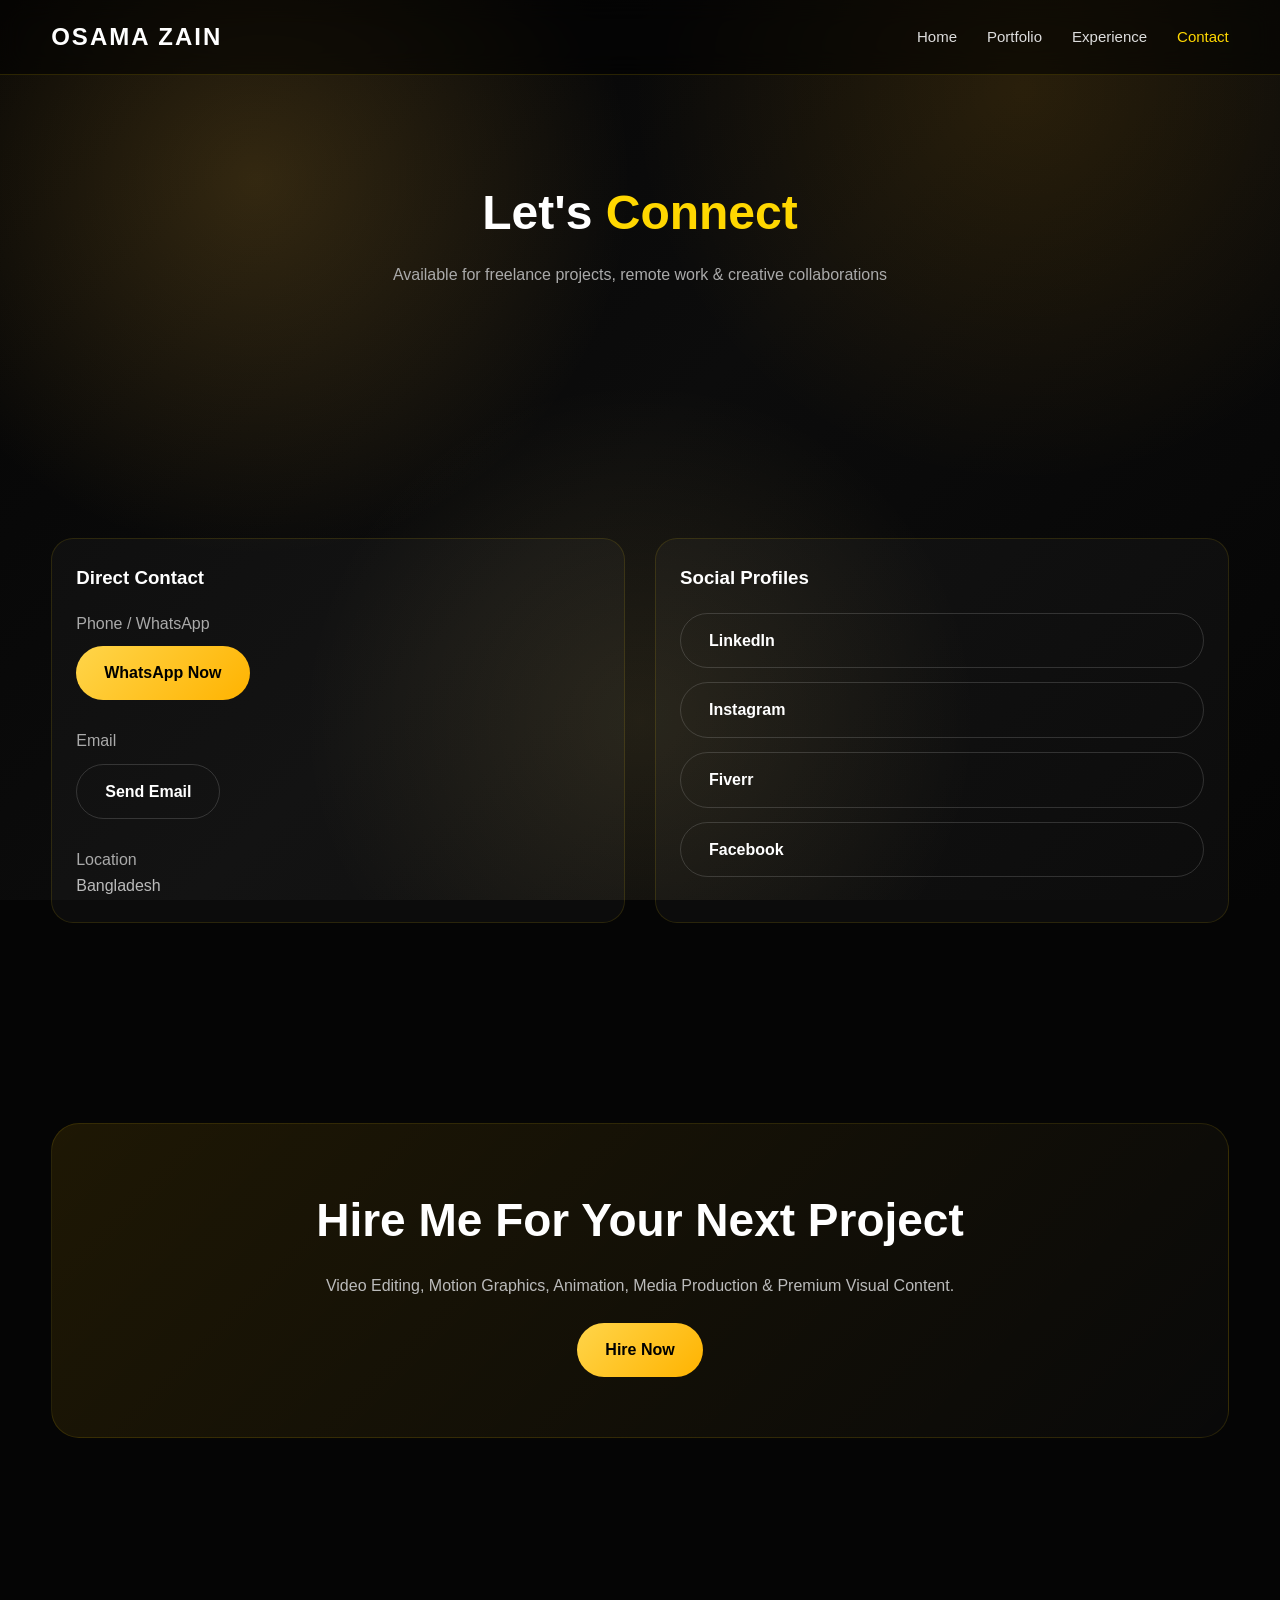
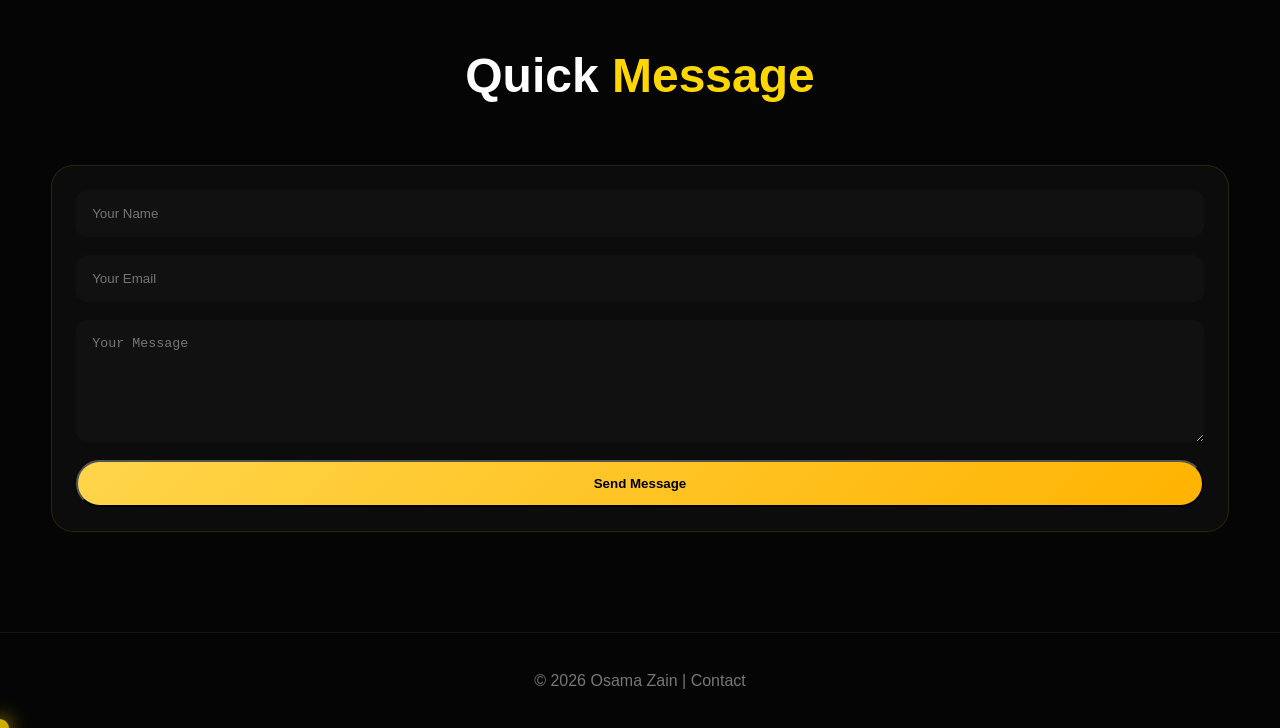
==== commit e80f0e0a: "Update contact.html" ====
--- a/contact.html
+++ b/contact.html
@@ -2,118 +2,153 @@
 <html lang="en">
 <head>
 <meta charset="UTF-8">
-<meta name="viewport" content="width=device-width,initial-scale=1.0">
+<meta name="viewport" content="width=device-width, initial-scale=1.0">
 <title>Contact | Osama Zain</title>
+<meta name="description" content="Contact Osama Zain for freelance work and collaborations">
 <link rel="stylesheet" href="style.css">
-<link rel="preconnect" href="https://fonts.googleapis.com">
-<link href="https://fonts.googleapis.com/css2?family=Poppins:wght@300;400;500;600;700;800&display=swap" rel="stylesheet">
 </head>
-
 <body>
 
-<div class="bg-glow"></div>
-<div class="particles" id="particles"></div>
+<div id="particles"></div>
 
 <header class="navbar">
-<div class="logo">OSAMA ZAIN</div>
+<div class="container nav-wrap">
+
+<a href="index.html" class="logo">OSAMA ZAIN</a>
 
 <nav>
-<a href="index.html">Home</a>
-<a href="portfolio.html">Portfolio</a>
-<a href="experience.html">Experience</a>
-<a class="active" href="contact.html">Contact</a>
+<ul class="menu">
+<li><a href="index.html">Home</a></li>
+<li><a href="portfolio.html">Portfolio</a></li>
+<li><a href="experience.html">Experience</a></li>
+<li><a href="contact.html" class="active">Contact</a></li>
+</ul>
 </nav>
+
+</div>
 </header>
 
 <!-- HERO -->
-<section class="hero" style="min-height:auto;padding-top:70px;">
-<div class="hero-left fade-up">
+<section class="section">
+<div class="container">
 
-<span class="tagline">Let's Work Together</span>
-
-<h1>Get In <span>Touch</span></h1>
-
-<h2>Freelance • Remote • Collaboration</h2>
-
-<p>
-Available for video editing, motion graphics,
-animation, visual branding and premium content production.
-</p>
-
-<div class="hero-buttons">
-<a href="https://wa.me/8801620468661" target="_blank" class="btn gold">WhatsApp Me</a>
-<a href="mailto:zainofficialbd@gmail.com" class="btn dark">Email Me</a>
+<div class="title-wrap">
+<h2>Let's <span>Connect</span></h2>
+<p>Available for freelance projects, remote work & creative collaborations</p>
 </div>
 
 </div>
 </section>
 
 <!-- CONTACT GRID -->
-<section class="portfolio-section">
-<div class="section-title">
-<h2>Contact <span>Links</span></h2>
+<section class="section">
+<div class="container">
+
+<div class="grid-2">
+
+<!-- LEFT -->
+<div class="card">
+<div class="card-info">
+
+<h3>Direct Contact</h3>
+<p style="margin-top:18px;">Phone / WhatsApp</p>
+<a href="https://wa.me/8801620468661" target="_blank" class="btn gold" style="margin-top:10px;">WhatsApp Now</a>
+
+<p style="margin-top:28px;">Email</p>
+<a href="mailto:zainofficialbd@gmail.com" class="btn dark" style="margin-top:10px;">Send Email</a>
+
+<p style="margin-top:28px;">Location</p>
+<p style="color:#bbb;">Bangladesh</p>
+
+</div>
 </div>
 
-<div class="award-grid">
+<!-- RIGHT -->
+<div class="card">
+<div class="card-info">
 
-<div class="award-card">
-<h3>📞 Phone</h3>
-<p>+880 1620468661</p>
+<h3>Social Profiles</h3>
+
+<div style="margin-top:20px; display:grid; gap:14px;">
+
+<a href="https://www.linkedin.com/in/osama-zain-7a1397182/" target="_blank" class="btn dark">LinkedIn</a>
+
+<a href="https://www.instagram.com/osamazain4/" target="_blank" class="btn dark">Instagram</a>
+
+<a href="https://www.fiverr.com/osamazain" target="_blank" class="btn dark">Fiverr</a>
+
+<a href="https://facebook.com" target="_blank" class="btn dark">Facebook</a>
+
 </div>
 
-<div class="award-card">
-<h3>📧 Email</h3>
-<p>zainofficialbd@gmail.com</p>
+</div>
 </div>
 
-<div class="award-card">
-<h3>🌍 Location</h3>
-<p>Bangladesh</p>
 </div>
 
 </div>
 </section>
 
-<!-- SOCIALS -->
-<section class="portfolio-section">
-<div class="section-title">
-<h2>Social <span>Profiles</span></h2>
-</div>
+<!-- HIRE ME -->
+<section class="section">
+<div class="container">
 
-<div class="award-grid">
+<div class="cta-box">
 
-<div class="award-card">
-<h3>LinkedIn</h3>
-<a target="_blank" href="https://www.linkedin.com/in/osama-zain-7a1397182/" class="btn gold">Open</a>
-</div>
+<h2>Hire Me For Your Next Project</h2>
 
-<div class="award-card">
-<h3>Instagram</h3>
-<a target="_blank" href="https://www.instagram.com/osamazain4/" class="btn gold">Open</a>
-</div>
+<p>
+Video Editing, Motion Graphics, Animation, Media Production & Premium Visual Content.
+</p>
 
-<div class="award-card">
-<h3>Fiverr</h3>
-<a target="_blank" href="https://www.fiverr.com/osamazain" class="btn gold">Open</a>
+<a href="mailto:zainofficialbd@gmail.com" class="btn gold">Hire Now</a>
+
 </div>
 
 </div>
 </section>
 
-<!-- HIRE CTA -->
-<section class="portfolio-section">
-<div class="section-title">
-<h2>Need a <span>Creative Expert?</span></h2>
-<p>Let’s build something premium together.</p>
+<!-- SIMPLE FORM -->
+<section class="section">
+<div class="container">
+
+<div class="title-wrap">
+<h2>Quick <span>Message</span></h2>
 </div>
 
-<div style="text-align:center;margin-top:25px;">
-<a href="mailto:zainofficialbd@gmail.com" class="btn gold">Hire Me Now</a>
+<div class="card">
+<div class="card-info">
+
+<form action="#" method="post">
+
+<div style="display:grid; gap:18px;">
+
+<input type="text" placeholder="Your Name"
+style="padding:16px;border:none;border-radius:12px;background:#111;color:#fff;">
+
+<input type="email" placeholder="Your Email"
+style="padding:16px;border:none;border-radius:12px;background:#111;color:#fff;">
+
+<textarea rows="6" placeholder="Your Message"
+style="padding:16px;border:none;border-radius:12px;background:#111;color:#fff;"></textarea>
+
+<button type="submit" class="btn gold">
+Send Message
+</button>
+
+</div>
+
+</form>
+
+</div>
+</div>
+
 </div>
 </section>
 
-<footer class="footer">
-© 2026 Osama Zain • Contact
+<!-- FOOTER -->
+<footer>
+© 2026 Osama Zain | Contact
 </footer>
 
 <script src="script.js"></script>
--- a/style.css
+++ b/style.css
@@ -1,372 +1,450 @@
-/* V15.1 STYLE.CSS */
+/* ===============================
+   V15 ULTRA PREMIUM STYLE
+================================= */
 
 *{
-margin:0;
-padding:0;
-box-sizing:border-box;
-scroll-behavior:smooth;
+  margin:0;
+  padding:0;
+  box-sizing:border-box;
+}
+
+html{
+  scroll-behavior:smooth;
 }
 
 body{
-font-family:'Poppins',sans-serif;
-background:#050505;
-color:#fff;
-overflow-x:hidden;
-position:relative;
-}
-
-/* Background Glow */
-.bg-glow{
-position:fixed;
-inset:0;
-background:
-radial-gradient(circle at 15% 25%, rgba(255,196,0,.12), transparent 25%),
-radial-gradient(circle at 80% 35%, rgba(255,196,0,.10), transparent 28%),
-radial-gradient(circle at 60% 80%, rgba(255,196,0,.08), transparent 30%);
-animation:bgMove 10s ease-in-out infinite alternate;
-z-index:-3;
-}
-
-@keyframes bgMove{
-0%{transform:scale(1) translateY(0);}
-100%{transform:scale(1.08) translateY(-20px);}
-}
-
-/* Particles */
-.particles{
-position:fixed;
-inset:0;
-z-index:-2;
-overflow:hidden;
-}
-
-.particle{
-position:absolute;
-width:6px;
-height:6px;
-border-radius:50%;
-background:#ffc400;
-opacity:.5;
-animation:floatParticle linear infinite;
-box-shadow:0 0 12px #ffc400;
-}
-
-@keyframes floatParticle{
-0%{
-transform:translateY(100vh) scale(.5);
-opacity:0;
-}
-20%{opacity:.7;}
-100%{
-transform:translateY(-10vh) scale(1.2);
-opacity:0;
-}
-}
-
-/* Navbar */
+  font-family:Arial, Helvetica, sans-serif;
+  background:#050505;
+  color:#fff;
+  overflow-x:hidden;
+  line-height:1.6;
+}
+
+/* CONTAINER */
+.container{
+  width:92%;
+  max-width:1400px;
+  margin:auto;
+}
+
+/* BACKGROUND */
+#particles{
+  position:fixed;
+  inset:0;
+  z-index:-2;
+  background:
+  radial-gradient(circle at 20% 20%, rgba(255,190,60,.18), transparent 30%),
+  radial-gradient(circle at 80% 10%, rgba(255,170,0,.12), transparent 30%),
+  radial-gradient(circle at 50% 80%, rgba(255,220,120,.10), transparent 35%),
+  linear-gradient(135deg,#040404,#0c0c0c,#050505);
+  animation:bgmove 12s ease-in-out infinite alternate;
+}
+
+@keyframes bgmove{
+  0%{transform:scale(1) translateY(0);}
+  100%{transform:scale(1.06) translateY(-10px);}
+}
+
+/* LOADER */
+#loader{
+  position:fixed;
+  inset:0;
+  background:#000;
+  z-index:9999;
+  display:flex;
+  flex-direction:column;
+  align-items:center;
+  justify-content:center;
+  gap:20px;
+}
+
+.loader-ring{
+  width:70px;
+  height:70px;
+  border:3px solid rgba(255,255,255,.15);
+  border-top:3px solid gold;
+  border-radius:50%;
+  animation:spin 1s linear infinite;
+}
+
+@keyframes spin{
+  to{transform:rotate(360deg);}
+}
+
+#loader h2{
+  color:gold;
+  letter-spacing:4px;
+}
+
+/* NAVBAR */
 .navbar{
-position:sticky;
-top:0;
-z-index:50;
-display:flex;
-justify-content:space-between;
-align-items:center;
-padding:24px 8%;
-background:rgba(0,0,0,.75);
-backdrop-filter:blur(12px);
-border-bottom:1px solid rgba(255,196,0,.18);
+  position:sticky;
+  top:0;
+  z-index:100;
+  backdrop-filter:blur(12px);
+  background:rgba(0,0,0,.55);
+  border-bottom:1px solid rgba(255,215,0,.15);
+}
+
+.nav-wrap{
+  display:flex;
+  justify-content:space-between;
+  align-items:center;
+  padding:18px 0;
 }
 
 .logo{
-font-size:34px;
-font-weight:800;
-letter-spacing:2px;
-}
-
-nav{
-display:flex;
-gap:28px;
-}
-
-nav a{
-text-decoration:none;
-color:#fff;
-font-weight:500;
-transition:.3s;
-position:relative;
-}
-
-nav a:hover,
-nav a.active{
-color:#ffc400;
-}
-
-nav a::after{
-content:"";
-position:absolute;
-left:0;
-bottom:-6px;
-width:0%;
-height:2px;
-background:#ffc400;
-transition:.3s;
-}
-
-nav a:hover::after,
-nav a.active::after{
-width:100%;
-}
-
-/* Hero */
+  color:#fff;
+  text-decoration:none;
+  font-size:24px;
+  font-weight:700;
+  letter-spacing:2px;
+}
+
+.menu{
+  display:flex;
+  list-style:none;
+  gap:30px;
+}
+
+.menu a{
+  color:#ddd;
+  text-decoration:none;
+  transition:.3s;
+  font-size:15px;
+}
+
+.menu a:hover,
+.menu a.active{
+  color:gold;
+}
+
+/* BUTTONS */
+.btn{
+  display:inline-block;
+  padding:14px 28px;
+  border-radius:50px;
+  text-decoration:none;
+  transition:.3s;
+  font-weight:700;
+}
+
+.btn.gold{
+  background:linear-gradient(135deg,#ffd54a,#ffb300);
+  color:#000;
+}
+
+.btn.gold:hover{
+  transform:translateY(-3px);
+  box-shadow:0 10px 25px rgba(255,180,0,.25);
+}
+
+.btn.dark{
+  border:1px solid rgba(255,255,255,.15);
+  color:#fff;
+}
+
+.btn.dark:hover{
+  background:#111;
+}
+
+/* HERO */
 .hero{
-min-height:100vh;
-display:grid;
-grid-template-columns:1.1fr .9fr;
-align-items:center;
-gap:50px;
-padding:60px 8%;
+  min-height:100vh;
+  display:flex;
+  align-items:center;
+  padding:80px 0;
+}
+
+.hero-wrap{
+  display:grid;
+  grid-template-columns:1.1fr .9fr;
+  gap:70px;
+  align-items:center;
 }
 
 .tagline{
-display:inline-block;
-padding:8px 16px;
-border:1px solid rgba(255,196,0,.3);
-border-radius:50px;
-color:#ffc400;
-font-size:14px;
-margin-bottom:20px;
+  display:inline-block;
+  color:gold;
+  margin-bottom:15px;
+  letter-spacing:1px;
 }
 
 .hero h1{
-font-size:76px;
-font-weight:800;
-line-height:1.05;
-margin-bottom:8px;
+  font-size:72px;
+  line-height:1.05;
+  margin-bottom:10px;
 }
 
 .hero h1 span{
-color:#ffc400;
-text-shadow:0 0 18px rgba(255,196,0,.45);
-}
-
-.hero h2{
-font-size:42px;
-color:#d7d7d7;
-margin-bottom:18px;
+  color:gold;
+}
+
+.hero h3{
+  font-size:28px;
+  color:#ddd;
+  margin-bottom:18px;
 }
 
 .hero p{
-font-size:18px;
-line-height:1.8;
-color:#aaa;
-max-width:680px;
-margin-bottom:34px;
-}
-
-/* Buttons */
+  color:#bbb;
+  max-width:620px;
+  margin-bottom:30px;
+}
+
 .hero-buttons{
-display:flex;
-gap:18px;
-margin-bottom:38px;
-flex-wrap:wrap;
-}
-
-.btn{
-padding:16px 34px;
-border-radius:40px;
-font-weight:700;
-text-decoration:none;
-transition:.35s;
-display:inline-block;
-}
-
-.btn.gold{
-background:#ffc400;
-color:#111;
-box-shadow:0 0 22px rgba(255,196,0,.25);
-}
-
-.btn.gold:hover{
-transform:translateY(-4px) scale(1.03);
-box-shadow:0 0 30px rgba(255,196,0,.55);
-}
-
-.btn.dark{
-border:1px solid rgba(255,255,255,.18);
-color:#fff;
-background:rgba(255,255,255,.03);
-}
-
-.btn.dark:hover{
-border-color:#ffc400;
-color:#ffc400;
-transform:translateY(-4px);
-}
-
-/* Stats */
+  display:flex;
+  gap:15px;
+  flex-wrap:wrap;
+  margin-bottom:35px;
+}
+
 .stats{
-display:grid;
-grid-template-columns:repeat(3,1fr);
-gap:20px;
+  display:grid;
+  grid-template-columns:repeat(3,1fr);
+  gap:20px;
 }
 
 .stat-box{
-padding:32px 20px;
-border-radius:24px;
-border:1px solid rgba(255,196,0,.18);
-background:rgba(255,255,255,.02);
-text-align:center;
-transition:.35s;
-}
-
-.stat-box:hover{
-transform:translateY(-8px);
-box-shadow:0 0 30px rgba(255,196,0,.14);
-}
-
-.stat-box h3{
-font-size:46px;
-color:#ffc400;
-margin-bottom:8px;
-}
-
-.stat-box p{
-font-size:16px;
-margin:0;
-color:#ccc;
-}
-
-/* Hero Image */
-.hero-image-wrap{
-padding:14px;
-border-radius:34px;
-border:1px solid rgba(255,196,0,.22);
-background:linear-gradient(145deg,#0a0a0a,#111);
-box-shadow:0 0 50px rgba(255,196,0,.10);
-animation:floatImage 4s ease-in-out infinite;
-}
-
-.hero-image-wrap img{
-width:100%;
-display:block;
-border-radius:28px;
-}
-
-@keyframes floatImage{
-0%,100%{transform:translateY(0);}
-50%{transform:translateY(-10px);}
-}
-
-/* Music Button */
-.music-btn{
-position:fixed;
-right:25px;
-bottom:25px;
-width:64px;
-height:64px;
-border:none;
-border-radius:50%;
-font-size:24px;
-cursor:pointer;
-background:#ffc400;
-box-shadow:0 0 25px rgba(255,196,0,.45);
-z-index:60;
-transition:.3s;
-}
-
-.music-btn:hover{
-transform:scale(1.08) rotate(10deg);
-}
-
-/* Animation */
-.fade-up{
-animation:fadeUp 1s ease forwards;
-}
-
-.fade-in{
-animation:fadeIn 1.4s ease forwards;
-}
-
-@keyframes fadeUp{
-from{opacity:0;transform:translateY(40px);}
-to{opacity:1;transform:translateY(0);}
-}
-
-@keyframes fadeIn{
-from{opacity:0;transform:translateX(40px);}
-to{opacity:1;transform:translateX(0);}
-}
-
-/* Responsive */
+  background:rgba(255,255,255,.03);
+  border:1px solid rgba(255,215,0,.12);
+  padding:20px;
+  border-radius:18px;
+  text-align:center;
+}
+
+.stat-box h2{
+  color:gold;
+  font-size:34px;
+}
+
+.hero-card{
+  background:rgba(255,255,255,.03);
+  border:1px solid rgba(255,215,0,.15);
+  border-radius:30px;
+  padding:14px;
+  box-shadow:0 25px 60px rgba(0,0,0,.45);
+}
+
+.hero-card img{
+  width:100%;
+  border-radius:22px;
+  display:block;
+}
+
+/* SECTION */
+.section{
+  padding:100px 0;
+}
+
+.title-wrap{
+  text-align:center;
+  margin-bottom:50px;
+}
+
+.title-wrap h2{
+  font-size:48px;
+}
+
+.title-wrap span{
+  color:gold;
+}
+
+.title-wrap p{
+  color:#aaa;
+  margin-top:10px;
+}
+
+/* GRID */
+.grid-2,
+.grid-3{
+  display:grid;
+  gap:30px;
+}
+
+.grid-2{
+  grid-template-columns:repeat(2,1fr);
+}
+
+.grid-3{
+  grid-template-columns:repeat(3,1fr);
+}
+
+/* CARD */
+.card{
+  background:rgba(255,255,255,.03);
+  border:1px solid rgba(255,215,0,.12);
+  border-radius:22px;
+  overflow:hidden;
+  transition:.35s;
+}
+
+.card:hover{
+  transform:translateY(-6px);
+  box-shadow:0 20px 35px rgba(0,0,0,.35);
+}
+
+.card-info{
+  padding:24px;
+}
+
+.card-info h3{
+  margin-bottom:10px;
+}
+
+.card-info p{
+  color:#aaa;
+}
+
+/* VIDEO */
+.video-box iframe,
+.slide-card iframe{
+  width:100%;
+  height:260px;
+  border:none;
+}
+
+/* WORK SLIDER */
+.slider-wrap{
+  position:relative;
+}
+
+.work-slider{
+  display:flex;
+  gap:25px;
+  overflow-x:auto;
+  scroll-behavior:smooth;
+  padding:10px 50px;
+}
+
+.work-slider::-webkit-scrollbar{
+  display:none;
+}
+
+.slide-card{
+  min-width:420px;
+  background:#111;
+  border-radius:20px;
+  overflow:hidden;
+  border:1px solid rgba(255,215,0,.1);
+}
+
+.arrow{
+  position:absolute;
+  top:50%;
+  transform:translateY(-50%);
+  width:48px;
+  height:48px;
+  border:none;
+  border-radius:50%;
+  background:gold;
+  color:#000;
+  font-size:24px;
+  cursor:pointer;
+  z-index:5;
+}
+
+.arrow.left{left:0;}
+.arrow.right{right:0;}
+
+/* CTA */
+.cta-box{
+  text-align:center;
+  padding:60px;
+  border-radius:28px;
+  background:linear-gradient(135deg,rgba(255,190,0,.10),rgba(255,255,255,.02));
+  border:1px solid rgba(255,215,0,.12);
+}
+
+.cta-box h2{
+  font-size:46px;
+  margin-bottom:15px;
+}
+
+.cta-box p{
+  color:#bbb;
+  margin-bottom:25px;
+}
+
+/* FOOTER */
+footer{
+  text-align:center;
+  padding:35px 15px;
+  color:#777;
+  border-top:1px solid rgba(255,255,255,.06);
+}
+
+/* MUSIC BUTTON */
+#musicToggle{
+  position:fixed;
+  bottom:25px;
+  right:25px;
+  z-index:200;
+  width:55px;
+  height:55px;
+  border:none;
+  border-radius:50%;
+  background:gold;
+  cursor:pointer;
+  font-size:20px;
+}
+
+/* RESPONSIVE */
 @media(max-width:1100px){
+
+.hero-wrap{
+  grid-template-columns:1fr;
+}
+
+.hero h1{
+  font-size:58px;
+}
+
+.grid-3{
+  grid-template-columns:repeat(2,1fr);
+}
+
+}
+
+@media(max-width:768px){
+
+.menu{
+  gap:14px;
+  flex-wrap:wrap;
+}
+
 .hero{
-grid-template-columns:1fr;
-text-align:center;
-}
-
-.hero p{
-margin-left:auto;
-margin-right:auto;
-}
-
-.hero-buttons{
-justify-content:center;
-}
-
+  padding-top:50px;
+}
+
+.hero h1{
+  font-size:44px;
+}
+
+.hero h3{
+  font-size:22px;
+}
+
+.title-wrap h2{
+  font-size:34px;
+}
+
+.grid-2,
+.grid-3,
 .stats{
-grid-template-columns:1fr;
-}
-
-.hero h1{
-font-size:56px;
-}
-
-.hero h2{
-font-size:30px;
-}
-}
-
-@media(max-width:700px){
-.navbar{
-padding:18px 5%;
-flex-direction:column;
-gap:16px;
-}
-
-.logo{
-font-size:26px;
-}
-
-nav{
-gap:16px;
-flex-wrap:wrap;
-justify-content:center;
-}
-
-.hero{
-padding:40px 5%;
-}
-
-.hero h1{
-font-size:44px;
-}
-
-.hero h2{
-font-size:24px;
-}
-
-.hero p{
-font-size:16px;
-}
-
-.btn{
-width:100%;
-text-align:center;
-}
-
-.music-btn{
-width:56px;
-height:56px;
-font-size:20px;
-}
-}
+  grid-template-columns:1fr;
+}
+
+.slide-card{
+  min-width:90%;
+}
+
+.cta-box{
+  padding:35px 20px;
+}
+
+.cta-box h2{
+  font-size:30px;
+}
+
+}
